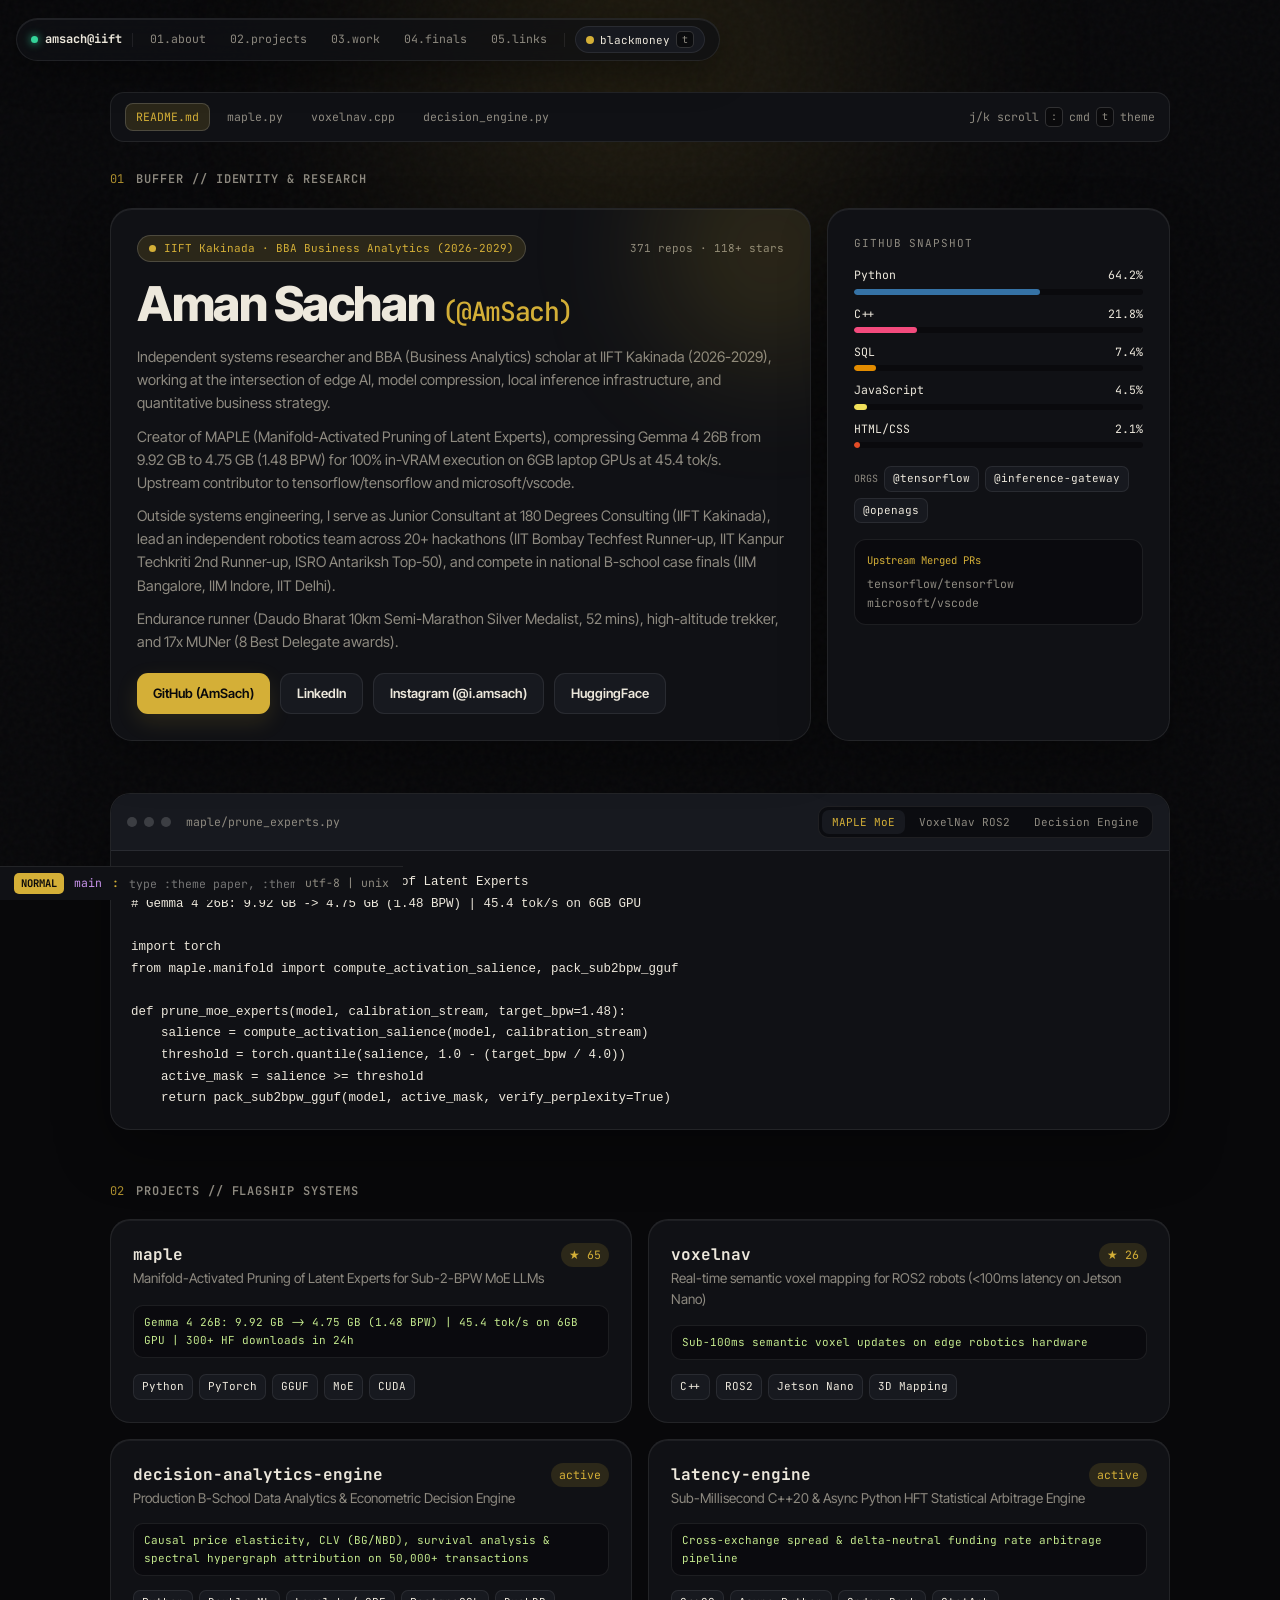
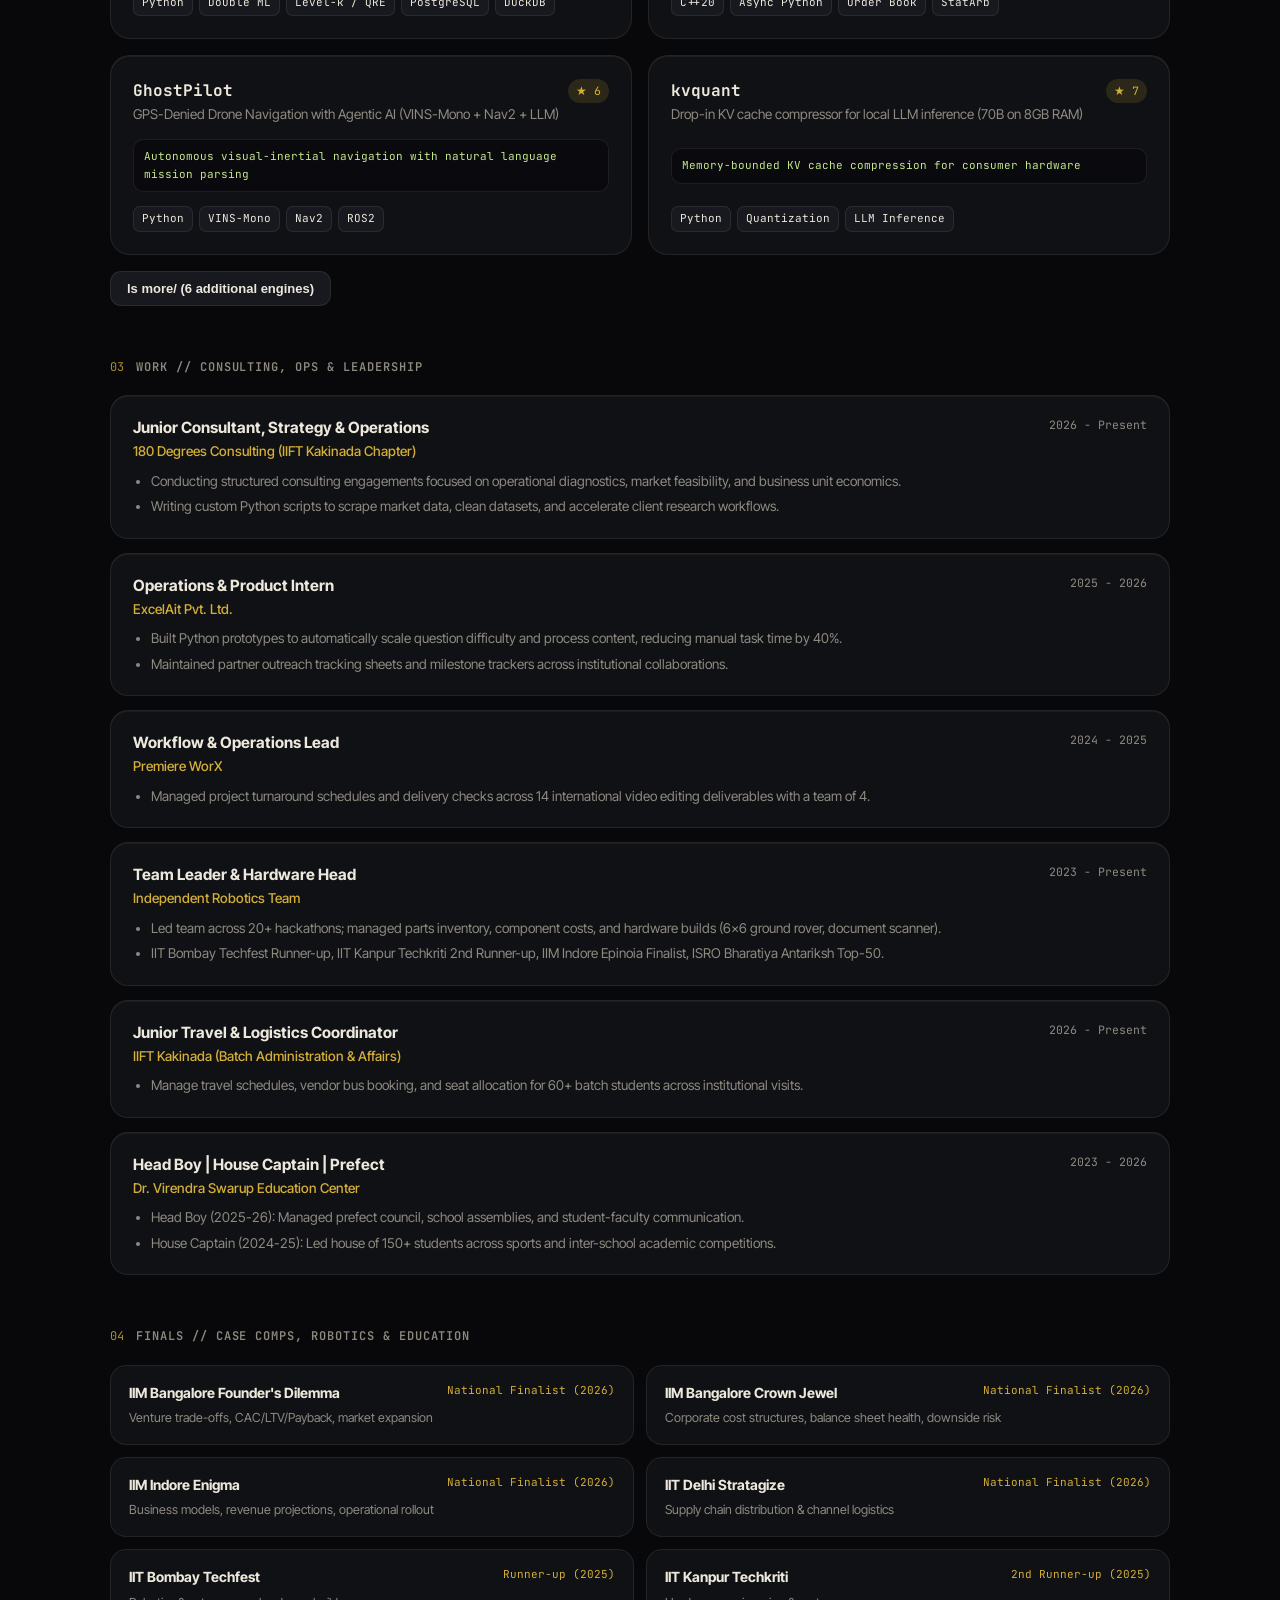
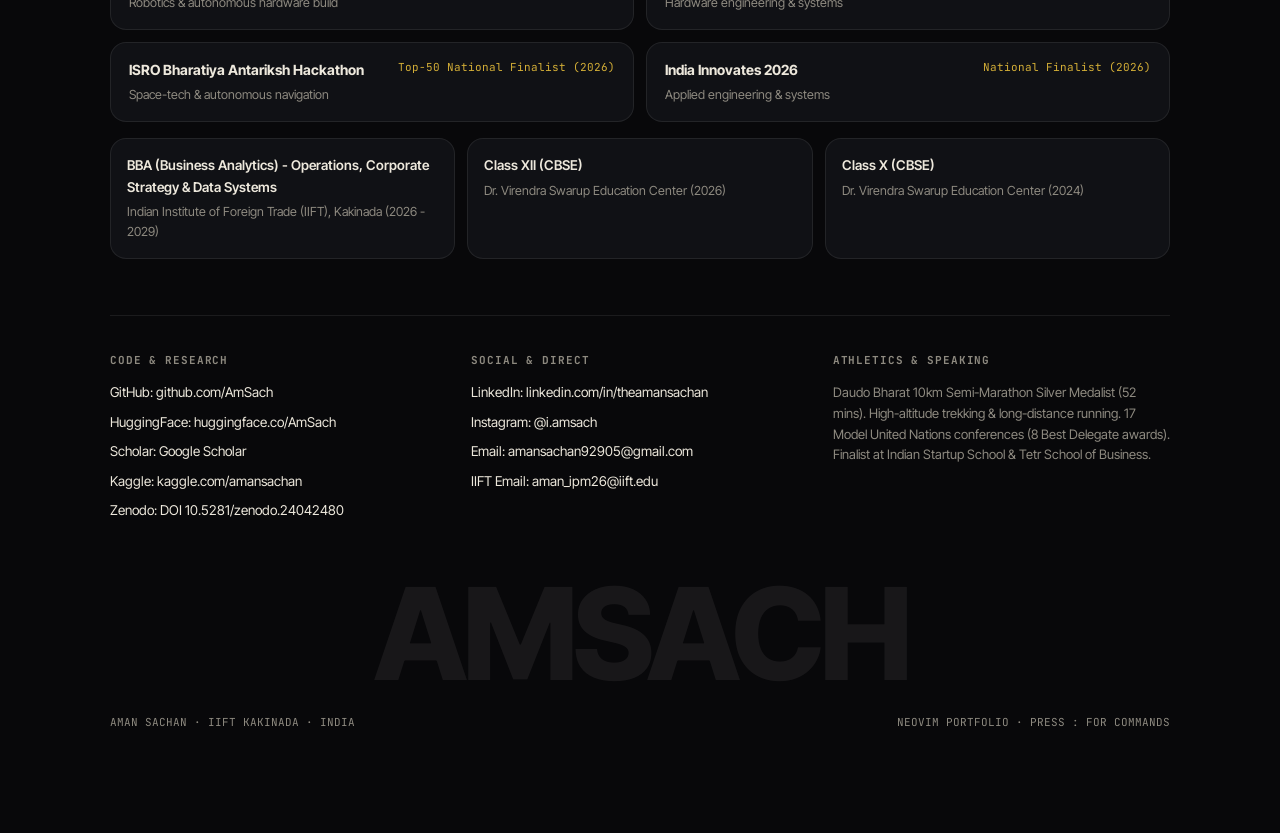
==== site/index.html @ d87b83f7 "Initial commit: AmSach Neovim-inspired portfolio" ====
<!DOCTYPE html>
<html lang="en">
<head>
  <meta charset="UTF-8">
  <meta name="viewport" content="width=device-width, initial-scale=1.0">
  <title>amsach.dev - nvim</title>
  <meta name="description" content="Aman Sachan (AmSach) - Systems Researcher, Edge AI & MoE Compression, C++20 Engines, Quantitative Strategy.">
  <link rel="icon" type="image/svg+xml" href="../favicon.svg">
  <link rel="preconnect" href="https://fonts.googleapis.com">
  <link rel="preconnect" href="https://fonts.gstatic.com" crossorigin>
  <link href="https://fonts.googleapis.com/css2?family=Inter+Tight:wght@400;500;600;700;800&family=JetBrains+Mono:wght@400;500;600;700&display=swap" rel="stylesheet">
  <link rel="stylesheet" href="./editor.css">
</head>
<body>
  <div class="noise-layer" aria-hidden="true"></div>
  <div class="ambient-glow" aria-hidden="true"></div>

  <!-- Floating Dynamic Island Header -->
  <header class="floating-nav-wrap">
    <nav class="floating-nav" aria-label="Editor navigation">
      <a href="../" class="brand-pill">
        <span class="status-dot"></span>
        <span>amsach@iift</span>
      </a>
      <span class="nav-divider"></span>
      <a href="#about" class="nav-link">01.about</a>
      <a href="#projects" class="nav-link">02.projects</a>
      <a href="#experience" class="nav-link">03.work</a>
      <a href="#competitions" class="nav-link">04.finals</a>
      <a href="#links" class="nav-link">05.links</a>
      <span class="nav-divider"></span>
      <button id="theme-cycle-btn" class="theme-pill" type="button" title="Cycle theme (t or :theme)">
        <span class="theme-swatch"></span>
        <span id="theme-label">blackmoney</span>
        <kbd>t</kbd>
      </button>
    </nav>
  </header>

  <main class="editor-shell">
    <!-- Top Buffer Tab Bar -->
    <div class="buffer-bar">
      <div class="buffer-tabs">
        <span class="buffer-tab active">README.md</span>
        <span class="buffer-tab">maple.py</span>
        <span class="buffer-tab">voxelnav.cpp</span>
        <span class="buffer-tab">decision_engine.py</span>
      </div>
      <div class="buffer-meta">
        <span>j/k scroll</span>
        <kbd>:</kbd><span>cmd</span>
        <kbd>t</kbd><span>theme</span>
      </div>
    </div>

    <!-- Section 1: About / Hero -->
    <section id="about" class="editor-section" data-section="about">
      <div class="section-header">
        <span class="ln">01</span>
        <span class="sec-tag">BUFFER // IDENTITY &amp; RESEARCH</span>
      </div>

      <div class="about-grid">
        <div class="bento-card span-2">
          <div class="card-glow"></div>
          <div class="chip-row">
            <span class="live-chip">
              <span class="ping-core"></span>
              <span>IIFT Kakinada &middot; BBA Business Analytics (2026-2029)</span>
            </span>
            <span class="mono-badge">371 repos &middot; 118+ stars</span>
          </div>
          <h1 class="hero-name">Aman Sachan <span class="handle">(@AmSach)</span></h1>
          <div id="bio-container" class="bio-copy"></div>
          <div class="hero-cta-row">
            <a href="https://github.com/AmSach" target="_blank" rel="noopener noreferrer" class="btn-primary">GitHub (AmSach)</a>
            <a href="https://www.linkedin.com/in/theamansachan" target="_blank" rel="noopener noreferrer" class="btn-secondary">LinkedIn</a>
            <a href="https://www.instagram.com/i.amsach" target="_blank" rel="noopener noreferrer" class="btn-secondary">Instagram (@i.amsach)</a>
            <a href="https://huggingface.co/AmSach" target="_blank" rel="noopener noreferrer" class="btn-secondary">HuggingFace</a>
          </div>
        </div>

        <div class="bento-card">
          <div class="sec-subhead">GITHUB SNAPSHOT</div>
          <div id="lang-bars" class="lang-bars"></div>
          <div class="org-row">
            <span class="org-label">ORGS</span>
            <span class="mono-pill">@tensorflow</span>
            <span class="mono-pill">@inference-gateway</span>
            <span class="mono-pill">@openags</span>
          </div>
          <div class="upstream-box">
            <div class="upstream-title">Upstream Merged PRs</div>
            <div class="upstream-item">tensorflow/tensorflow</div>
            <div class="upstream-item">microsoft/vscode</div>
          </div>
        </div>
      </div>
    </section>

    <!-- Section 2: Interactive Code Preview Switcher -->
    <section class="editor-section" data-section="telemetry">
      <div class="preview-window">
        <div class="preview-header">
          <div class="window-dots">
            <span></span><span></span><span></span>
            <span id="preview-filename" class="preview-file">maple/prune_experts.py</span>
          </div>
          <div class="preview-tabs" role="tablist">
            <button class="preview-tab active" data-tab="maple" type="button">MAPLE MoE</button>
            <button class="preview-tab" data-tab="voxelnav" type="button">VoxelNav ROS2</button>
            <button class="preview-tab" data-tab="dml" type="button">Decision Engine</button>
          </div>
        </div>
        <pre class="preview-code"><code id="preview-code-body"></code></pre>
      </div>
    </section>

    <!-- Section 3: Projects Bento -->
    <section id="projects" class="editor-section" data-section="projects">
      <div class="section-header">
        <span class="ln">02</span>
        <span class="sec-tag">PROJECTS // FLAGSHIP SYSTEMS</span>
      </div>
      <div id="projects-grid" class="projects-grid"></div>

      <div class="more-toggle-wrap">
        <button id="toggle-more-btn" class="btn-secondary" type="button">
          <span>ls more/ (6 additional engines)</span>
        </button>
      </div>
      <div id="more-projects-grid" class="projects-grid hidden"></div>
    </section>

    <!-- Section 4: Work Experience & Consulting -->
    <section id="experience" class="editor-section" data-section="experience">
      <div class="section-header">
        <span class="ln">03</span>
        <span class="sec-tag">WORK // CONSULTING, OPS &amp; LEADERSHIP</span>
      </div>
      <div id="work-list" class="work-list"></div>
    </section>

    <!-- Section 5: Competitions, Education & Athletics -->
    <section id="competitions" class="editor-section" data-section="competitions">
      <div class="section-header">
        <span class="ln">04</span>
        <span class="sec-tag">FINALS // CASE COMPS, ROBOTICS &amp; EDUCATION</span>
      </div>
      <div id="comp-grid" class="comp-grid"></div>
      <div id="edu-grid" class="edu-grid"></div>
    </section>

    <!-- Section 6: Monumental Footer & Links -->
    <footer id="links" class="monumental-footer" data-section="links">
      <div class="footer-grid">
        <div>
          <h4 class="footer-col-title">CODE &amp; RESEARCH</h4>
          <ul id="links-code" class="footer-links"></ul>
        </div>
        <div>
          <h4 class="footer-col-title">SOCIAL &amp; DIRECT</h4>
          <ul id="links-social" class="footer-links"></ul>
        </div>
        <div>
          <h4 class="footer-col-title">ATHLETICS &amp; SPEAKING</h4>
          <p class="footer-note">
            Daudo Bharat 10km Semi-Marathon Silver Medalist (52 mins). High-altitude trekking &amp; long-distance running.
            17 Model United Nations conferences (8 Best Delegate awards). Finalist at Indian Startup School &amp; Tetr School of Business.
          </p>
        </div>
      </div>

      <div class="monogram-wrap">
        <span class="monogram">AMSACH</span>
        <div class="footer-bottom">
          <span>AMAN SACHAN &middot; IIFT KAKINADA &middot; INDIA</span>
          <span>NEOVIM PORTFOLIO &middot; PRESS : FOR COMMANDS</span>
        </div>
      </div>
    </footer>
  </main>

  <!-- Fixed Neovim Statusline -->
  <div class="statusline-wrap">
    <form id="nvim-cmd-form" class="statusline" autocomplete="off">
      <span class="stl-mode">NORMAL</span>
      <span class="stl-branch">main</span>
      <span class="stl-colon">:</span>
      <input id="nvim-cmd-input" type="text" placeholder="type :theme paper, :theme tokyonight, :projects, :home ..." aria-label="Neovim statusline command">
      <span id="stl-msg" class="stl-msg">utf-8 | unix</span>
    </form>
  </div>

  <script src="./editor.js" type="module"></script>
</body>
</html>
---- site/editor.css ----
:root {
  --bg: #08080a;
  --surface: #101115;
  --surface-hover: #17191f;
  --border: rgba(255, 255, 255, 0.08);
  --border-strong: rgba(255, 255, 255, 0.16);
  --text: #ede8dc;
  --muted: #8e8a80;
  --accent: #d4af37;
  --accent-soft: rgba(212, 175, 55, 0.14);
  --keyword: #c792ea;
  --string: #c3e88d;
  --number: #f78c6c;
  --comment: #5c6370;
  --ease-spring: cubic-bezier(0.16, 1, 0.3, 1);
}

*, *::before, *::after {
  box-sizing: border-box;
  margin: 0;
  padding: 0;
}

html {
  scroll-behavior: smooth;
}

body {
  background-color: var(--bg);
  color: var(--text);
  font-family: 'Inter Tight', system-ui, -apple-system, sans-serif;
  line-height: 1.6;
  padding-bottom: 64px;
  transition: background-color 280ms var(--ease-spring), color 280ms var(--ease-spring);
}

.noise-layer {
  position: fixed;
  inset: 0;
  pointer-events: none;
  z-index: 1;
  opacity: 0.03;
  background-image: url("data:image/svg+xml,%3Csvg viewBox='0 0 200 200' xmlns='http://www.w3.org/2000/svg'%3E%3Cfilter id='n'%3E%3CfeTurbulence type='fractalNoise' baseFrequency='0.85' numOctaves='3' stitchTiles='stitch'/%3E%3C/filter%3E%3Crect width='100%25' height='100%25' filter='url(%23n)'/%3E%3C/svg%3E");
}

.ambient-glow {
  position: fixed;
  top: -18vh;
  left: 50%;
  transform: translateX(-50%);
  width: 960px;
  height: 460px;
  background: radial-gradient(circle, var(--accent-soft) 0%, transparent 70%);
  filter: blur(80px);
  pointer-events: none;
  z-index: 0;
}

.floating-nav-wrap {
  position: fixed;
  top: 18px;
  inset-x: 0;
  z-index: 50;
  display: flex;
  justify-content: center;
  padding: 0 16px;
  pointer-events: none;
}

.floating-nav {
  pointer-events: auto;
  display: flex;
  align-items: center;
  gap: 10px;
  padding: 7px 14px;
  border-radius: 999px;
  background: color-mix(in srgb, var(--surface) 80%, transparent);
  backdrop-filter: blur(18px) saturate(180%);
  -webkit-backdrop-filter: blur(18px) saturate(180%);
  border: 1px solid var(--border);
  box-shadow: 0 12px 36px rgba(0, 0, 0, 0.35), inset 0 1px 0 rgba(255, 255, 255, 0.08);
}

.brand-pill {
  display: inline-flex;
  align-items: center;
  gap: 7px;
  font-family: 'JetBrains Mono', monospace;
  font-weight: 700;
  font-size: 12px;
  color: var(--text);
  text-decoration: none;
}

.status-dot {
  width: 7px;
  height: 7px;
  border-radius: 50%;
  background: #34d399;
  box-shadow: 0 0 8px #34d399;
}

.nav-divider {
  width: 1px;
  height: 14px;
  background: var(--border);
}

.nav-link {
  font-family: 'JetBrains Mono', monospace;
  font-size: 11.5px;
  color: var(--muted);
  text-decoration: none;
  padding: 4px 7px;
  border-radius: 7px;
  transition: color 180ms ease, background-color 180ms ease;
}

.nav-link:hover {
  color: var(--text);
  background: var(--accent-soft);
}

.theme-pill {
  display: inline-flex;
  align-items: center;
  gap: 6px;
  padding: 4px 10px;
  border-radius: 999px;
  border: 1px solid var(--border);
  background: var(--surface-hover);
  color: var(--text);
  font-family: 'JetBrains Mono', monospace;
  font-size: 11px;
  cursor: pointer;
  transition: transform 180ms var(--ease-spring), border-color 180ms ease;
}

.theme-pill:active { transform: scale(0.96); }

.theme-swatch {
  width: 8px;
  height: 8px;
  border-radius: 50%;
  background: var(--accent);
}

kbd {
  font-family: 'JetBrains Mono', monospace;
  font-size: 10px;
  padding: 1px 5px;
  border-radius: 5px;
  border: 1px solid var(--border-strong);
  background: color-mix(in srgb, var(--bg) 75%, transparent);
  color: var(--muted);
}

.editor-shell {
  position: relative;
  z-index: 10;
  max-width: 1100px;
  margin: 0 auto;
  padding: 92px 20px 48px;
}

.buffer-bar {
  display: flex;
  flex-wrap: wrap;
  align-items: center;
  justify-content: space-between;
  gap: 10px;
  padding: 10px 14px;
  border-radius: 14px;
  border: 1px solid var(--border);
  background: var(--surface);
  margin-bottom: 28px;
  font-family: 'JetBrains Mono', monospace;
  font-size: 11.5px;
}

.buffer-tabs {
  display: flex;
  flex-wrap: wrap;
  gap: 6px;
}

.buffer-tab {
  padding: 4px 10px;
  border-radius: 8px;
  color: var(--muted);
  border: 1px solid transparent;
}

.buffer-tab.active {
  color: var(--accent);
  background: var(--accent-soft);
  border-color: var(--border-strong);
}

.buffer-meta {
  display: flex;
  align-items: center;
  gap: 6px;
  color: var(--muted);
}

.editor-section {
  margin-bottom: 52px;
  scroll-margin-top: 84px;
}

.section-header {
  display: flex;
  align-items: center;
  gap: 12px;
  margin-bottom: 18px;
  font-family: 'JetBrains Mono', monospace;
}

.ln {
  font-size: 12px;
  color: var(--accent);
  opacity: 0.8;
}

.sec-tag {
  font-size: 12px;
  font-weight: 600;
  letter-spacing: 0.08em;
  color: var(--muted);
}

.about-grid {
  display: grid;
  grid-template-columns: repeat(3, minmax(0, 1fr));
  gap: 16px;
}

.bento-card {
  position: relative;
  overflow: hidden;
  padding: 26px;
  border-radius: 22px;
  background: var(--surface);
  border: 1px solid var(--border);
  box-shadow: 0 18px 48px rgba(0, 0, 0, 0.28), inset 0 1px 0 rgba(255, 255, 255, 0.07);
  transition: border-color 220ms var(--ease-spring), transform 220ms var(--ease-spring);
}

.bento-card:hover {
  border-color: var(--border-strong);
}

.span-2 {
  grid-column: span 2;
}

.card-glow {
  position: absolute;
  top: -80px;
  right: -80px;
  width: 240px;
  height: 240px;
  border-radius: 50%;
  background: var(--accent-soft);
  filter: blur(60px);
  pointer-events: none;
}

.chip-row {
  display: flex;
  flex-wrap: wrap;
  align-items: center;
  justify-content: space-between;
  gap: 10px;
  margin-bottom: 16px;
}

.live-chip {
  display: inline-flex;
  align-items: center;
  gap: 8px;
  padding: 4px 11px;
  border-radius: 999px;
  background: var(--accent-soft);
  border: 1px solid var(--border-strong);
  font-family: 'JetBrains Mono', monospace;
  font-size: 11px;
  color: var(--accent);
}

.ping-core {
  width: 7px;
  height: 7px;
  border-radius: 50%;
  background: var(--accent);
}

.mono-badge {
  font-family: 'JetBrains Mono', monospace;
  font-size: 11px;
  color: var(--muted);
}

.hero-name {
  font-size: clamp(2rem, 4vw, 3rem);
  font-weight: 800;
  letter-spacing: -0.03em;
  line-height: 1.1;
  margin-bottom: 14px;
}

.handle {
  font-family: 'JetBrains Mono', monospace;
  font-size: 0.55em;
  font-weight: 500;
  color: var(--accent);
}

.bio-copy {
  display: flex;
  flex-direction: column;
  gap: 10px;
  font-size: 14.5px;
  color: var(--muted);
  margin-bottom: 20px;
}

.hero-cta-row {
  display: flex;
  flex-wrap: wrap;
  gap: 10px;
}

.btn-primary, .btn-secondary {
  display: inline-flex;
  align-items: center;
  gap: 7px;
  padding: 9px 16px;
  border-radius: 11px;
  font-size: 13px;
  font-weight: 600;
  text-decoration: none;
  cursor: pointer;
  transition: transform 180ms var(--ease-spring), border-color 180ms ease, filter 180ms ease;
}

.btn-primary {
  background: var(--accent);
  color: #09090b;
  border: none;
  box-shadow: 0 8px 22px var(--accent-soft);
}

.btn-primary:hover { filter: brightness(1.08); transform: translateY(-1px); }
.btn-primary:active { transform: scale(0.97); }

.btn-secondary {
  background: var(--surface-hover);
  color: var(--text);
  border: 1px solid var(--border);
}

.btn-secondary:hover { border-color: var(--border-strong); transform: translateY(-1px); }
.btn-secondary:active { transform: scale(0.97); }

.sec-subhead {
  font-family: 'JetBrains Mono', monospace;
  font-size: 11px;
  letter-spacing: 0.08em;
  color: var(--muted);
  margin-bottom: 14px;
}

.lang-bars {
  display: flex;
  flex-direction: column;
  gap: 10px;
  margin-bottom: 18px;
}

.lang-row {
  display: flex;
  flex-direction: column;
  gap: 4px;
  font-family: 'JetBrains Mono', monospace;
  font-size: 11.5px;
}

.lang-top {
  display: flex;
  justify-content: space-between;
  color: var(--text);
}

.lang-track {
  height: 6px;
  border-radius: 999px;
  background: color-mix(in srgb, var(--bg) 70%, transparent);
  overflow: hidden;
}

.lang-fill {
  height: 100%;
  border-radius: 999px;
}

.org-row {
  display: flex;
  flex-wrap: wrap;
  gap: 6px;
  align-items: center;
  margin-bottom: 16px;
}

.org-label {
  font-family: 'JetBrains Mono', monospace;
  font-size: 10px;
  color: var(--muted);
}

.mono-pill {
  font-family: 'JetBrains Mono', monospace;
  font-size: 11px;
  padding: 3px 8px;
  border-radius: 7px;
  background: var(--surface-hover);
  border: 1px solid var(--border);
  color: var(--text);
}

.upstream-box {
  padding: 12px;
  border-radius: 12px;
  border: 1px solid var(--border);
  background: color-mix(in srgb, var(--bg) 60%, transparent);
  font-family: 'JetBrains Mono', monospace;
  font-size: 11.5px;
}

.upstream-title {
  color: var(--accent);
  margin-bottom: 6px;
  font-size: 10.5px;
}

.upstream-item {
  color: var(--muted);
}

.preview-window {
  border-radius: 20px;
  border: 1px solid var(--border);
  background: var(--surface);
  overflow: hidden;
  box-shadow: 0 22px 54px rgba(0, 0, 0, 0.35);
}

.preview-header {
  display: flex;
  flex-wrap: wrap;
  align-items: center;
  justify-content: space-between;
  gap: 10px;
  padding: 12px 16px;
  background: var(--surface-hover);
  border-bottom: 1px solid var(--border);
}

.window-dots {
  display: flex;
  align-items: center;
  gap: 7px;
}

.window-dots span:nth-child(-n+3) {
  width: 10px;
  height: 10px;
  border-radius: 50%;
  background: var(--border-strong);
}

.preview-file {
  margin-left: 8px;
  font-family: 'JetBrains Mono', monospace;
  font-size: 11.5px;
  color: var(--muted);
}

.preview-tabs {
  display: flex;
  gap: 4px;
  padding: 3px;
  border-radius: 10px;
  background: color-mix(in srgb, var(--bg) 70%, transparent);
  border: 1px solid var(--border);
}

.preview-tab {
  padding: 5px 10px;
  border-radius: 7px;
  border: none;
  background: transparent;
  color: var(--muted);
  font-family: 'JetBrains Mono', monospace;
  font-size: 11px;
  cursor: pointer;
  transition: color 160ms ease, background-color 160ms ease;
}

.preview-tab.active {
  background: var(--surface-hover);
  color: var(--accent);
}

.preview-code {
  padding: 20px;
  font-family: 'JetBrains Mono', monospace;
  font-size: 12.5px;
  line-height: 1.65;
  overflow-x: auto;
  color: var(--text);
}

.projects-grid {
  display: grid;
  grid-template-columns: repeat(2, minmax(0, 1fr));
  gap: 16px;
}

.projects-grid.hidden {
  display: none;
}

.project-card {
  position: relative;
  display: flex;
  flex-direction: column;
  justify-content: space-between;
  gap: 14px;
  padding: 22px;
  border-radius: 20px;
  background: var(--surface);
  border: 1px solid var(--border);
  box-shadow: inset 0 1px 0 rgba(255, 255, 255, 0.06);
  transition: transform 220ms var(--ease-spring), border-color 220ms ease;
}

.project-card:hover {
  transform: translateY(-2px);
  border-color: var(--border-strong);
}

.project-top {
  display: flex;
  align-items: center;
  justify-content: space-between;
  gap: 10px;
}

.project-name {
  font-family: 'JetBrains Mono', monospace;
  font-size: 16px;
  font-weight: 700;
  color: var(--text);
  text-decoration: none;
}

.project-name:hover { color: var(--accent); }

.project-stars {
  font-family: 'JetBrains Mono', monospace;
  font-size: 11.5px;
  color: var(--accent);
  padding: 3px 8px;
  border-radius: 999px;
  background: var(--accent-soft);
}

.project-desc {
  font-size: 13.5px;
  color: var(--muted);
}

.project-metrics {
  font-family: 'JetBrains Mono', monospace;
  font-size: 11px;
  color: var(--string);
  padding: 8px 10px;
  border-radius: 10px;
  background: color-mix(in srgb, var(--bg) 60%, transparent);
  border: 1px solid var(--border);
}

.stack-row {
  display: flex;
  flex-wrap: wrap;
  gap: 6px;
}

.more-toggle-wrap {
  margin-top: 16px;
  margin-bottom: 16px;
}

.work-list {
  display: flex;
  flex-direction: column;
  gap: 14px;
}

.work-card {
  padding: 20px 22px;
  border-radius: 18px;
  background: var(--surface);
  border: 1px solid var(--border);
  box-shadow: inset 0 1px 0 rgba(255, 255, 255, 0.05);
}

.work-top {
  display: flex;
  flex-wrap: wrap;
  justify-content: space-between;
  gap: 8px;
  margin-bottom: 8px;
}

.work-role {
  font-weight: 700;
  font-size: 15.5px;
}

.work-org {
  color: var(--accent);
  font-size: 13.5px;
  font-weight: 500;
}

.work-period {
  font-family: 'JetBrains Mono', monospace;
  font-size: 11.5px;
  color: var(--muted);
}

.work-bullets {
  padding-left: 18px;
  font-size: 13.5px;
  color: var(--muted);
  display: flex;
  flex-direction: column;
  gap: 4px;
}

.comp-grid {
  display: grid;
  grid-template-columns: repeat(2, minmax(0, 1fr));
  gap: 12px;
  margin-bottom: 16px;
}

.comp-card {
  padding: 16px 18px;
  border-radius: 16px;
  background: var(--surface);
  border: 1px solid var(--border);
}

.comp-top {
  display: flex;
  justify-content: space-between;
  gap: 8px;
  margin-bottom: 4px;
}

.comp-event {
  font-weight: 700;
  font-size: 14px;
}

.comp-res {
  font-family: 'JetBrains Mono', monospace;
  font-size: 11px;
  color: var(--accent);
}

.comp-focus {
  font-size: 12.5px;
  color: var(--muted);
}

.edu-grid {
  display: grid;
  grid-template-columns: repeat(3, minmax(0, 1fr));
  gap: 12px;
}

.edu-card {
  padding: 16px;
  border-radius: 16px;
  background: var(--surface);
  border: 1px solid var(--border);
}

.edu-degree {
  font-weight: 600;
  font-size: 13.5px;
  margin-bottom: 4px;
}

.edu-inst {
  font-size: 12.5px;
  color: var(--muted);
}

.monumental-footer {
  margin-top: 56px;
  padding-top: 36px;
  border-top: 1px solid var(--border);
}

.footer-grid {
  display: grid;
  grid-template-columns: repeat(3, minmax(0, 1fr));
  gap: 24px;
  margin-bottom: 36px;
}

.footer-col-title {
  font-family: 'JetBrains Mono', monospace;
  font-size: 11px;
  letter-spacing: 0.08em;
  color: var(--muted);
  margin-bottom: 12px;
}

.footer-links {
  list-style: none;
  display: flex;
  flex-direction: column;
  gap: 8px;
  font-size: 13.5px;
}

.footer-links a {
  color: var(--text);
  text-decoration: none;
  transition: color 160ms ease;
}

.footer-links a:hover { color: var(--accent); }

.footer-note {
  font-size: 13px;
  color: var(--muted);
  line-height: 1.6;
}

.monogram-wrap {
  text-align: center;
  padding-top: 12px;
}

.monogram {
  display: block;
  font-size: clamp(3.5rem, 12vw, 8rem);
  font-weight: 800;
  letter-spacing: -0.04em;
  color: color-mix(in srgb, var(--text) 7%, transparent);
  user-select: none;
  line-height: 1;
}

.footer-bottom {
  display: flex;
  flex-wrap: wrap;
  justify-content: space-between;
  gap: 10px;
  margin-top: 16px;
  font-family: 'JetBrains Mono', monospace;
  font-size: 11px;
  color: var(--muted);
}

.statusline-wrap {
  position: fixed;
  bottom: 0;
  inset-x: 0;
  z-index: 60;
  background: var(--surface);
  border-top: 1px solid var(--border);
  padding: 6px 14px;
}

.statusline {
  max-width: 1100px;
  margin: 0 auto;
  display: flex;
  align-items: center;
  gap: 10px;
  font-family: 'JetBrains Mono', monospace;
  font-size: 11.5px;
}

.stl-mode {
  padding: 2px 7px;
  border-radius: 5px;
  background: var(--accent);
  color: #09090b;
  font-weight: 700;
  font-size: 10.5px;
}

.stl-branch {
  color: var(--keyword);
}

.stl-colon {
  color: var(--accent);
  font-weight: 700;
}

.statusline input {
  flex: 1;
  background: transparent;
  border: none;
  outline: none;
  color: var(--text);
  font-family: inherit;
  font-size: 11.5px;
}

.stl-msg {
  color: var(--muted);
}

@media (max-width: 860px) {
  .about-grid, .projects-grid, .comp-grid, .edu-grid, .footer-grid {
    grid-template-columns: 1fr;
  }
  .span-2 { grid-column: span 1; }
  .nav-link { display: none; }
}
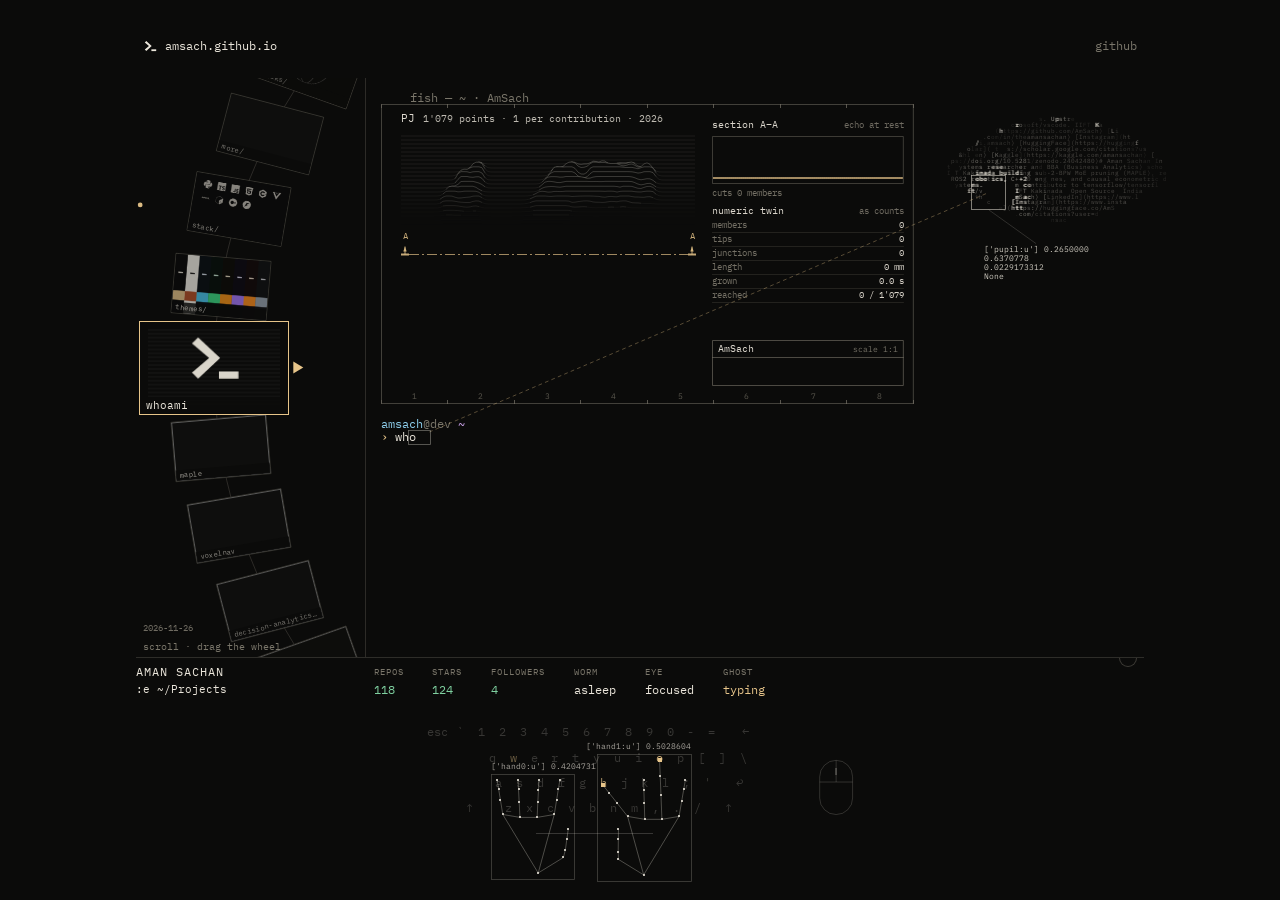
==== commit 3b4d86ab: "Rebuild on authentic dev-portfolio-template with AmSach data" ====
--- a/site/index.html
+++ b/site/index.html
@@ -1,197 +1,47 @@
-<!DOCTYPE html>
+<!doctype html>
 <html lang="en">
 <head>
-  <meta charset="UTF-8">
-  <meta name="viewport" content="width=device-width, initial-scale=1.0">
-  <title>amsach.dev - nvim</title>
-  <meta name="description" content="Aman Sachan (AmSach) - Systems Researcher, Edge AI & MoE Compression, C++20 Engines, Quantitative Strategy.">
-  <link rel="icon" type="image/svg+xml" href="../favicon.svg">
-  <link rel="preconnect" href="https://fonts.googleapis.com">
-  <link rel="preconnect" href="https://fonts.gstatic.com" crossorigin>
-  <link href="https://fonts.googleapis.com/css2?family=Inter+Tight:wght@400;500;600;700;800&family=JetBrains+Mono:wght@400;500;600;700&display=swap" rel="stylesheet">
-  <link rel="stylesheet" href="./editor.css">
+<meta charset="utf-8">
+<meta name="viewport" content="width=device-width, initial-scale=1">
+<title>amsach.github.io</title>
+<meta name="description" content="amsach.github.io — work, projects, talks and themes, opened in an editor.">
+<link rel="icon" href="/favicon.svg" type="image/svg+xml">
+<link rel="stylesheet" href="/intros/shared/frame.css">
+<link rel="stylesheet" href="editor.css">
 </head>
 <body>
-  <div class="noise-layer" aria-hidden="true"></div>
-  <div class="ambient-glow" aria-hidden="true"></div>
-
-  <!-- Floating Dynamic Island Header -->
-  <header class="floating-nav-wrap">
-    <nav class="floating-nav" aria-label="Editor navigation">
-      <a href="../" class="brand-pill">
-        <span class="status-dot"></span>
-        <span>amsach@iift</span>
-      </a>
-      <span class="nav-divider"></span>
-      <a href="#about" class="nav-link">01.about</a>
-      <a href="#projects" class="nav-link">02.projects</a>
-      <a href="#experience" class="nav-link">03.work</a>
-      <a href="#competitions" class="nav-link">04.finals</a>
-      <a href="#links" class="nav-link">05.links</a>
-      <span class="nav-divider"></span>
-      <button id="theme-cycle-btn" class="theme-pill" type="button" title="Cycle theme (t or :theme)">
-        <span class="theme-swatch"></span>
-        <span id="theme-label">blackmoney</span>
-        <kbd>t</kbd>
-      </button>
-    </nav>
+<main class="stage">
+  <header class="frame-top">
+    <a class="brand" href="/" data-tip="back to the intro"><svg viewBox="0 0 88 80" aria-hidden="true"><path d="M8 16L36 40L8 64L18 74L54 40L18 6Z"/><path d="M52 62H84V74H52Z"/></svg><span>amsach.github.io</span></a>
+    <nav class="switch is-solo" aria-label="Elsewhere"><a href="https://github.com/AmSach" rel="me">github</a></nav>
   </header>
 
-  <main class="editor-shell">
-    <!-- Top Buffer Tab Bar -->
-    <div class="buffer-bar">
-      <div class="buffer-tabs">
-        <span class="buffer-tab active">README.md</span>
-        <span class="buffer-tab">maple.py</span>
-        <span class="buffer-tab">voxelnav.cpp</span>
-        <span class="buffer-tab">decision_engine.py</span>
-      </div>
-      <div class="buffer-meta">
-        <span>j/k scroll</span>
-        <kbd>:</kbd><span>cmd</span>
-        <kbd>t</kbd><span>theme</span>
-      </div>
+  <h1 class="sr-only">amsach.github.io — work, projects, talks and themes.</h1>
+
+  <section class="editor" aria-label="Editor">
+    <button class="tabline" type="button" aria-expanded="false" aria-controls="tree"><span class="tab-dir">~/Projects</span><span class="tab-file"></span><span class="tab-toggle" aria-hidden="true">↓</span></button>
+    <nav class="wheel" id="tree" aria-label="Projects, themes and the log"></nav>
+    <div class="pane">
+      <p class="winbar"></p>
+      <div class="buffer" tabindex="0" aria-live="polite"></div>
+      <div class="eye-host" aria-hidden="true"></div>
     </div>
+  </section>
 
-    <!-- Section 1: About / Hero -->
-    <section id="about" class="editor-section" data-section="about">
-      <div class="section-header">
-        <span class="ln">01</span>
-        <span class="sec-tag">BUFFER // IDENTITY &amp; RESEARCH</span>
-      </div>
-
-      <div class="about-grid">
-        <div class="bento-card span-2">
-          <div class="card-glow"></div>
-          <div class="chip-row">
-            <span class="live-chip">
-              <span class="ping-core"></span>
-              <span>IIFT Kakinada &middot; BBA Business Analytics (2026-2029)</span>
-            </span>
-            <span class="mono-badge">371 repos &middot; 118+ stars</span>
-          </div>
-          <h1 class="hero-name">Aman Sachan <span class="handle">(@AmSach)</span></h1>
-          <div id="bio-container" class="bio-copy"></div>
-          <div class="hero-cta-row">
-            <a href="https://github.com/AmSach" target="_blank" rel="noopener noreferrer" class="btn-primary">GitHub (AmSach)</a>
-            <a href="https://www.linkedin.com/in/theamansachan" target="_blank" rel="noopener noreferrer" class="btn-secondary">LinkedIn</a>
-            <a href="https://www.instagram.com/i.amsach" target="_blank" rel="noopener noreferrer" class="btn-secondary">Instagram (@i.amsach)</a>
-            <a href="https://huggingface.co/AmSach" target="_blank" rel="noopener noreferrer" class="btn-secondary">HuggingFace</a>
-          </div>
-        </div>
-
-        <div class="bento-card">
-          <div class="sec-subhead">GITHUB SNAPSHOT</div>
-          <div id="lang-bars" class="lang-bars"></div>
-          <div class="org-row">
-            <span class="org-label">ORGS</span>
-            <span class="mono-pill">@tensorflow</span>
-            <span class="mono-pill">@inference-gateway</span>
-            <span class="mono-pill">@openags</span>
-          </div>
-          <div class="upstream-box">
-            <div class="upstream-title">Upstream Merged PRs</div>
-            <div class="upstream-item">tensorflow/tensorflow</div>
-            <div class="upstream-item">microsoft/vscode</div>
-          </div>
-        </div>
-      </div>
-    </section>
-
-    <!-- Section 2: Interactive Code Preview Switcher -->
-    <section class="editor-section" data-section="telemetry">
-      <div class="preview-window">
-        <div class="preview-header">
-          <div class="window-dots">
-            <span></span><span></span><span></span>
-            <span id="preview-filename" class="preview-file">maple/prune_experts.py</span>
-          </div>
-          <div class="preview-tabs" role="tablist">
-            <button class="preview-tab active" data-tab="maple" type="button">MAPLE MoE</button>
-            <button class="preview-tab" data-tab="voxelnav" type="button">VoxelNav ROS2</button>
-            <button class="preview-tab" data-tab="dml" type="button">Decision Engine</button>
-          </div>
-        </div>
-        <pre class="preview-code"><code id="preview-code-body"></code></pre>
-      </div>
-    </section>
-
-    <!-- Section 3: Projects Bento -->
-    <section id="projects" class="editor-section" data-section="projects">
-      <div class="section-header">
-        <span class="ln">02</span>
-        <span class="sec-tag">PROJECTS // FLAGSHIP SYSTEMS</span>
-      </div>
-      <div id="projects-grid" class="projects-grid"></div>
-
-      <div class="more-toggle-wrap">
-        <button id="toggle-more-btn" class="btn-secondary" type="button">
-          <span>ls more/ (6 additional engines)</span>
-        </button>
-      </div>
-      <div id="more-projects-grid" class="projects-grid hidden"></div>
-    </section>
-
-    <!-- Section 4: Work Experience & Consulting -->
-    <section id="experience" class="editor-section" data-section="experience">
-      <div class="section-header">
-        <span class="ln">03</span>
-        <span class="sec-tag">WORK // CONSULTING, OPS &amp; LEADERSHIP</span>
-      </div>
-      <div id="work-list" class="work-list"></div>
-    </section>
-
-    <!-- Section 5: Competitions, Education & Athletics -->
-    <section id="competitions" class="editor-section" data-section="competitions">
-      <div class="section-header">
-        <span class="ln">04</span>
-        <span class="sec-tag">FINALS // CASE COMPS, ROBOTICS &amp; EDUCATION</span>
-      </div>
-      <div id="comp-grid" class="comp-grid"></div>
-      <div id="edu-grid" class="edu-grid"></div>
-    </section>
-
-    <!-- Section 6: Monumental Footer & Links -->
-    <footer id="links" class="monumental-footer" data-section="links">
-      <div class="footer-grid">
-        <div>
-          <h4 class="footer-col-title">CODE &amp; RESEARCH</h4>
-          <ul id="links-code" class="footer-links"></ul>
-        </div>
-        <div>
-          <h4 class="footer-col-title">SOCIAL &amp; DIRECT</h4>
-          <ul id="links-social" class="footer-links"></ul>
-        </div>
-        <div>
-          <h4 class="footer-col-title">ATHLETICS &amp; SPEAKING</h4>
-          <p class="footer-note">
-            Daudo Bharat 10km Semi-Marathon Silver Medalist (52 mins). High-altitude trekking &amp; long-distance running.
-            17 Model United Nations conferences (8 Best Delegate awards). Finalist at Indian Startup School &amp; Tetr School of Business.
-          </p>
-        </div>
-      </div>
-
-      <div class="monogram-wrap">
-        <span class="monogram">AMSACH</span>
-        <div class="footer-bottom">
-          <span>AMAN SACHAN &middot; IIFT KAKINADA &middot; INDIA</span>
-          <span>NEOVIM PORTFOLIO &middot; PRESS : FOR COMMANDS</span>
-        </div>
-      </div>
-    </footer>
-  </main>
-
-  <!-- Fixed Neovim Statusline -->
-  <div class="statusline-wrap">
-    <form id="nvim-cmd-form" class="statusline" autocomplete="off">
-      <span class="stl-mode">NORMAL</span>
-      <span class="stl-branch">main</span>
-      <span class="stl-colon">:</span>
-      <input id="nvim-cmd-input" type="text" placeholder="type :theme paper, :theme tokyonight, :projects, :home ..." aria-label="Neovim statusline command">
-      <span id="stl-msg" class="stl-msg">utf-8 | unix</span>
-    </form>
+  <div class="bar">
+    <p class="bar-id" aria-hidden="true"><span class="bar-title">AMAN SACHAN</span><span class="bar-sub"><span class="cmd"></span><span class="hunt"></span><span class="keys"></span></span></p>
+    <div class="bar-cols" aria-hidden="true"></div>
+    <div class="bar-state" aria-hidden="true">
+      <p class="col"><span class="label">WORM</span><span class="value" data-k="worm">lurking</span></p>
+      <p class="col"><span class="label">EYE</span><span class="value" data-k="eye">closed</span></p>
+      <p class="col"><span class="label">GHOST</span><span class="value" data-k="ghost">idle</span></p>
+    </div>
+    <button class="den" type="button" aria-label="worm" aria-pressed="false" data-tip="wake the worm"></button>
+    <p class="bar-graph" aria-hidden="true"><span class="label span">VISITORS</span><span class="value end"></span><canvas></canvas></p>
   </div>
-
-  <script src="./editor.js" type="module"></script>
+  <div class="desk" aria-hidden="true"></div>
+</main>
+<canvas class="overlay" aria-hidden="true"></canvas>
+<script type="module" src="editor.js"></script>
 </body>
 </html>
--- a/intros/shared/frame.css
+++ b/intros/shared/frame.css
@@ -0,0 +1,217 @@
+@font-face {
+  font-family: "Archivo";
+  src: url("/assets/fonts/archivo.ttf") format("truetype");
+  font-weight: 100 900;
+  font-stretch: 62% 125%;
+  font-display: swap;
+}
+
+@font-face {
+  font-family: "Instrument Serif";
+  src: url("/assets/fonts/InstrumentSerif-Regular.ttf") format("truetype");
+  font-style: normal;
+  font-weight: 400;
+  font-display: swap;
+}
+
+@font-face {
+  font-family: "Instrument Serif";
+  src: url("/intros/shared/InstrumentSerif-Italic.ttf") format("truetype");
+  font-style: italic;
+  font-weight: 400;
+  font-display: swap;
+}
+
+@font-face {
+  font-family: "Plex Mono";
+  src: url("/assets/fonts/IBMPlexMono-Regular.ttf") format("truetype");
+  font-weight: 400;
+  font-display: swap;
+}
+
+*,
+*::before,
+*::after {
+  box-sizing: border-box;
+}
+
+html,
+body {
+  margin: 0;
+  height: 100%;
+}
+
+body {
+  background: var(--bg);
+  color: var(--ink);
+  font-family: "Archivo", system-ui, sans-serif;
+  -webkit-font-smoothing: antialiased;
+}
+
+a,
+button {
+  color: inherit;
+}
+
+button {
+  font: inherit;
+}
+
+:focus-visible {
+  outline: 2px solid var(--ink);
+  outline-offset: 3px;
+}
+
+.stage {
+  position: relative;
+  height: 100svh;
+  min-height: 560px;
+  overflow: hidden;
+}
+
+.frame-top {
+  position: absolute;
+  top: 26px;
+  left: 40px;
+  right: 40px;
+  z-index: 6;
+  display: flex;
+  align-items: center;
+  justify-content: space-between;
+  gap: 16px;
+  pointer-events: none;
+}
+
+.frame-top > * {
+  pointer-events: auto;
+}
+
+.brand {
+  display: inline-flex;
+  align-items: center;
+  gap: 12px;
+  min-height: 44px;
+  color: var(--chrome);
+  font-weight: 500;
+  font-size: 11px;
+  letter-spacing: 0.3em;
+  text-decoration: none;
+}
+
+.brand svg {
+  width: 18px;
+  height: auto;
+  fill: currentColor;
+}
+
+.switch {
+  display: flex;
+  gap: 2px;
+}
+
+.switch a {
+  display: inline-flex;
+  align-items: center;
+  justify-content: center;
+  min-width: 44px;
+  min-height: 44px;
+  color: var(--dim);
+  font: 400 11px/1 "Plex Mono", monospace;
+  letter-spacing: 0.14em;
+  text-decoration: none;
+}
+
+.switch a:hover {
+  color: var(--ink);
+}
+
+.switch a[aria-current="page"] {
+  color: var(--ink);
+  text-decoration: underline;
+  text-underline-offset: 7px;
+}
+
+.enter {
+  position: absolute;
+  right: 40px;
+  bottom: 26px;
+  z-index: 6;
+  display: inline-flex;
+  align-items: center;
+  gap: 10px;
+  min-height: 44px;
+  text-transform: uppercase;
+  color: var(--chrome);
+  font-weight: 500;
+  font-size: 11px;
+  letter-spacing: 0.3em;
+  text-decoration: none;
+}
+
+.serif {
+  font-family: "Instrument Serif", serif;
+  font-weight: 400;
+}
+
+.serif i {
+  font-style: italic;
+}
+
+.mono {
+  font-family: "Plex Mono", monospace;
+  font-size: 10.5px;
+  letter-spacing: 0.16em;
+  text-transform: uppercase;
+}
+
+.quiet-button {
+  min-height: 44px;
+  padding: 0;
+  border: 0;
+  background: none;
+  color: var(--dim);
+  cursor: pointer;
+}
+
+.quiet-button:hover {
+  color: var(--ink);
+}
+
+.is-hidden {
+  visibility: hidden;
+}
+
+.sr-only {
+  position: absolute;
+  width: 1px;
+  height: 1px;
+  overflow: hidden;
+  clip-path: inset(50%);
+  white-space: nowrap;
+}
+
+.poster {
+  position: absolute;
+  inset: 0;
+  z-index: 4;
+  width: 100%;
+  height: 100%;
+  object-fit: cover;
+}
+
+@media (max-width: 640px) {
+  .frame-top {
+    top: 12px;
+    left: 16px;
+    right: 12px;
+  }
+
+  .brand span {
+    display: none;
+  }
+
+  .enter {
+    right: 16px;
+    bottom: 12px;
+  }
+}
--- a/site/editor.css
+++ b/site/editor.css
@@ -1,842 +1,1928 @@
-:root {
-  --bg: #08080a;
-  --surface: #101115;
-  --surface-hover: #17191f;
-  --border: rgba(255, 255, 255, 0.08);
-  --border-strong: rgba(255, 255, 255, 0.16);
-  --text: #ede8dc;
-  --muted: #8e8a80;
-  --accent: #d4af37;
-  --accent-soft: rgba(212, 175, 55, 0.14);
-  --keyword: #c792ea;
-  --string: #c3e88d;
-  --number: #f78c6c;
-  --comment: #5c6370;
-  --ease-spring: cubic-bezier(0.16, 1, 0.3, 1);
-}
-
-*, *::before, *::after {
-  box-sizing: border-box;
+body {
+  font-family: "Plex Mono", ui-monospace, monospace;
+  --bg: #0c0b0d;
+  --ink: #d8d1cc;
+  --dim: #7d8581;
+  --chrome: #9d9894;
+  --accent: #ff2fb3;
+  --line: #1a191a;
+  --kw: #bd5cff;
+  --str: #f2f2ea;
+  --fn: #6c70e0;
+  --ty: #53b1ca;
+  --num: #8f57ff;
+  --cell-w: 7.2px;
+  --cell-h: 13px;
+  --margin: 64px;
+  --wide: 1008px;
+  --desk-h: 184px;
+  --bar-h: 46px;
+  --eye-w: 216px;
+  transition: background-color 420ms cubic-bezier(0.23, 1, 0.32, 1), color 420ms cubic-bezier(0.23, 1, 0.32, 1);
+}
+
+.stage {
+  display: grid;
+  grid-template-columns: min(calc(100vw - 2 * var(--margin)), var(--wide));
+  grid-template-rows: calc(6 * var(--cell-h)) minmax(0, 1fr) var(--bar-h) var(--desk-h) var(--cell-h);
+  justify-content: center;
+  font: 400 12px/13px "Plex Mono", ui-monospace, monospace;
+}
+
+.frame-top {
+  position: relative;
+  inset: auto;
+  grid-row: 1;
+  display: block;
+}
+
+.brand {
+  position: absolute;
+  left: var(--cell-w);
+  top: calc(3 * var(--cell-h));
+  gap: var(--cell-w);
+  min-height: 0;
+  color: var(--ink);
+  font: 400 12px/13px "Plex Mono", ui-monospace, monospace;
+  letter-spacing: 0;
+}
+
+.brand svg {
+  width: calc(2 * var(--cell-w));
+  height: 12px;
+}
+
+.brand::after,
+.switch a::after {
+  content: "";
+  position: absolute;
+  inset: -16px -8px;
+}
+
+.switch {
+  position: absolute;
+  right: var(--cell-w);
+  top: calc(3 * var(--cell-h));
+}
+
+.switch a {
+  position: relative;
+  min-width: 0;
+  min-height: 0;
+  font: 400 12px/13px "Plex Mono", ui-monospace, monospace;
+  letter-spacing: 0;
+}
+
+.editor {
+  position: relative;
+  grid-row: 2;
+  display: grid;
+  grid-template-columns: calc(32 * var(--cell-w)) minmax(0, 1fr);
+  min-height: 0;
+}
+
+.tabline {
+  display: none;
+}
+
+.wheel {
+  position: relative;
+  min-height: 0;
+  border-right: 1px solid color-mix(in srgb, var(--dim) 30%, transparent);
+  outline: none;
+  touch-action: none;
+  user-select: none;
+  opacity: 0;
+  transition: opacity 420ms cubic-bezier(0.23, 1, 0.32, 1);
+}
+
+.wheel.is-in {
+  opacity: 1;
+}
+
+.wheel-ink {
+  position: absolute;
+  top: 0;
+  left: -150px;
+  pointer-events: none;
+}
+
+.wheel-list {
+  position: absolute;
+  inset: 0;
   margin: 0;
   padding: 0;
+  list-style: none;
+  clip-path: inset(0 0 0 -150px);
+}
+
+.wheel-item {
+  position: absolute;
+  left: 0;
+  top: 0;
+  width: 150px;
+  height: 94px;
+  padding: 0;
+  overflow: hidden;
+  border: 1px solid color-mix(in srgb, var(--dim) 50%, transparent);
+  background: var(--line);
+  cursor: pointer;
+  transform-origin: 50% 50%;
+}
+
+.wheel.is-dragging .wheel-item {
+  cursor: grabbing;
+}
+
+.wheel-item::after {
+  content: "";
+  position: absolute;
+  inset: 0;
+  background: var(--bg);
+  opacity: var(--shade, 0);
+  pointer-events: none;
+}
+
+.wheel-cap {
+  position: absolute;
+  right: 0;
+  bottom: 0;
+  left: 0;
+  padding: 1px 6px 2px;
+  overflow: hidden;
+  background: color-mix(in srgb, var(--bg) 84%, transparent);
+  color: var(--ink);
+  font: 400 11px/14px "Plex Mono", ui-monospace, monospace;
+  text-align: left;
+  text-overflow: ellipsis;
+  white-space: nowrap;
+  pointer-events: none;
+}
+
+.wheel-item img {
+  display: block;
+  width: 100%;
+  height: 100%;
+  object-fit: cover;
+  pointer-events: none;
+  -webkit-user-drag: none;
+}
+
+.wheel-item[aria-selected="true"] {
+  border-color: var(--accent);
+}
+
+.wheel-item:focus-visible {
+  outline: none;
+  box-shadow: inset 0 0 0 1px var(--accent);
+}
+
+
+.wheel-mark {
+  position: absolute;
+  left: 0;
+  top: 0;
+  border-top: 6px solid transparent;
+  border-bottom: 6px solid transparent;
+  border-left: 10px solid var(--accent);
+  pointer-events: none;
+}
+
+.wheel-hint {
+  position: absolute;
+  left: var(--cell-w);
+  bottom: 4px;
+  margin: 0;
+  color: var(--dim);
+  font-size: 10px;
+  pointer-events: none;
+}
+
+.pane {
+  position: relative;
+  display: grid;
+  grid-template-rows: calc(2 * var(--cell-h)) minmax(0, 1fr);
+  min-width: 0;
+  min-height: 0;
+}
+
+.winbar {
+  margin: 0;
+  padding: var(--cell-h) var(--cell-w) 0 calc(6 * var(--cell-w));
+  overflow: hidden;
+  color: var(--dim);
+  white-space: nowrap;
+  text-overflow: ellipsis;
+}
+
+.buffer {
+  min-height: 0;
+  overflow: auto;
+  padding-right: var(--eye-w);
+  padding-bottom: calc(6 * var(--cell-h));
+  outline: none;
+  scrollbar-width: none;
 }
 
 html {
-  scroll-behavior: smooth;
-}
-
-body {
-  background-color: var(--bg);
-  color: var(--text);
-  font-family: 'Inter Tight', system-ui, -apple-system, sans-serif;
-  line-height: 1.6;
-  padding-bottom: 64px;
-  transition: background-color 280ms var(--ease-spring), color 280ms var(--ease-spring);
-}
-
-.noise-layer {
+  scrollbar-width: none;
+}
+
+html::-webkit-scrollbar,
+.buffer::-webkit-scrollbar,
+.rack-wrap::-webkit-scrollbar {
+  display: none;
+}
+
+::highlight(worm-eaten) {
+  color: transparent;
+}
+
+
+.ln {
+  display: grid;
+  grid-template-columns: calc(6 * var(--cell-w)) minmax(0, 1fr);
+  min-height: var(--cell-h);
+}
+
+.ln .no {
+  padding-right: var(--cell-w);
+  color: var(--dim);
+  text-align: right;
+  opacity: 0.55;
+  user-select: none;
+}
+
+.ln .tx {
+  padding-right: var(--cell-w);
+  color: var(--ink);
+  white-space: pre-wrap;
+  overflow-wrap: anywhere;
+}
+
+.ln.is-tilde .no {
+  opacity: 0;
+}
+
+.ln.is-tilde .tx {
+  color: var(--dim);
+  opacity: 0.45;
+}
+
+.md-h {
+  color: var(--kw);
+}
+
+.md-h1 {
+  color: var(--accent);
+}
+
+.md-list {
+  color: var(--accent);
+}
+
+.md-code {
+  color: var(--str);
+}
+
+.md-fence,
+.md-quote,
+.md-comment {
+  color: var(--dim);
+}
+
+.md-num {
+  color: var(--num);
+}
+
+a.md-link {
+  color: var(--link, var(--fn));
+  text-decoration: underline;
+  text-decoration-color: color-mix(in srgb, currentColor 45%, transparent);
+  text-underline-offset: 2px;
+}
+
+a.md-link:hover {
+  text-decoration-color: currentColor;
+}
+
+.shot {
+  margin: var(--cell-h) calc(2 * var(--cell-w)) var(--cell-h) calc(6 * var(--cell-w));
+}
+
+.shot figcaption {
+  display: flex;
+  justify-content: space-between;
+  gap: var(--cell-w);
+  color: var(--dim);
+}
+
+.shot .frame {
+  position: relative;
+  margin-top: 4px;
+  overflow: hidden;
+  border: 1px solid color-mix(in srgb, var(--dim) 35%, transparent);
+  background: var(--line);
+}
+
+.shot .frame.is-xray {
+  cursor: ew-resize;
+  touch-action: pan-y;
+}
+
+.shot img {
+  display: block;
+  width: 100%;
+  height: auto;
+  user-select: none;
+  -webkit-user-drag: none;
+}
+
+.shot canvas {
+  position: absolute;
+  inset: 0;
+  width: 100%;
+  height: 100%;
+  pointer-events: none;
+}
+
+.eye-host {
+  position: absolute;
+  top: calc(3 * var(--cell-h));
+  right: var(--cell-w);
+  width: calc(var(--eye-w) - 2 * var(--cell-w));
+  aspect-ratio: 1.7;
+  pointer-events: none;
+}
+
+.desk {
+  grid-row: 4;
+  position: relative;
+  min-height: 0;
+}
+
+.tip {
+  position: fixed;
+  left: 0;
+  top: 0;
+  z-index: 60;
+  padding: 3px 6px;
+  border: 1px solid color-mix(in srgb, var(--dim) 45%, transparent);
+  background: var(--bg);
+  color: var(--ink);
+  font: 400 11px/1.3 "Plex Mono", ui-monospace, monospace;
+  white-space: pre;
+  pointer-events: none;
+}
+
+.tip[hidden] {
+  display: none;
+}
+
+.overlay {
   position: fixed;
   inset: 0;
+  z-index: 30;
+  width: 100vw;
+  height: 100vh;
   pointer-events: none;
-  z-index: 1;
-  opacity: 0.03;
-  background-image: url("data:image/svg+xml,%3Csvg viewBox='0 0 200 200' xmlns='http://www.w3.org/2000/svg'%3E%3Cfilter id='n'%3E%3CfeTurbulence type='fractalNoise' baseFrequency='0.85' numOctaves='3' stitchTiles='stitch'/%3E%3C/filter%3E%3Crect width='100%25' height='100%25' filter='url(%23n)'/%3E%3C/svg%3E");
-}
-
-.ambient-glow {
-  position: fixed;
-  top: -18vh;
+}
+
+.bar {
+  position: relative;
+  grid-row: 3;
+  display: flex;
+  align-items: flex-start;
+  gap: calc(4 * var(--cell-w));
+  min-width: 0;
+  padding-top: 7px;
+  overflow: hidden;
+  border-top: 1px solid color-mix(in srgb, var(--dim) 32%, transparent);
+  color: var(--ink);
+  white-space: nowrap;
+}
+
+.bar p {
+  margin: 0;
+}
+
+.bar-id {
+  display: grid;
+  flex: 0 0 auto;
+  gap: 5px;
+  min-width: calc(29 * var(--cell-w));
+}
+
+.bar-title {
+  font-size: 12px;
+  line-height: 13px;
+  letter-spacing: 1px;
+}
+
+.bar-sub {
+  color: var(--dim);
+  font-size: 9px;
+  line-height: 13px;
+  letter-spacing: 0.4px;
+}
+
+.bar-sub .cmd,
+.bar-sub .hunt {
+  font-size: 11px;
+  letter-spacing: 0;
+}
+
+.bar-sub .cmd {
+  color: var(--ink);
+  white-space: pre;
+}
+
+.bar-sub .hunt {
+  color: var(--accent);
+  white-space: pre;
+}
+
+.bar-sub .cmd:not(:empty) ~ span,
+.bar-sub .hunt:not(:empty) + .keys {
+  display: none;
+}
+
+.bar.is-typing .cmd::after {
+  content: "";
+  display: inline-block;
+  width: 6px;
+  height: 11px;
+  margin-left: 1px;
+  vertical-align: -1px;
+  background: var(--accent);
+}
+
+.bar-cols,
+.bar-state {
+  display: flex;
+  flex: 0 0 auto;
+  gap: calc(4 * var(--cell-w));
+}
+
+.bar .col {
+  display: grid;
+  gap: 5px;
+}
+
+.bar .label {
+  color: var(--dim);
+  font-size: 8.5px;
+  line-height: 13px;
+  letter-spacing: 1px;
+}
+
+.bar .value {
+  font-size: 12px;
+  line-height: 13px;
+}
+
+.bar .value.is-hot {
+  color: var(--accent);
+}
+
+.bar-cols .value,
+.bar-graph .value {
+  color: var(--color1, var(--ink));
+}
+
+.bar-graph {
+  display: grid;
+  grid-template-columns: auto auto;
+  column-gap: calc(2 * var(--cell-w));
+  row-gap: 5px;
+  margin-left: auto !important;
+}
+
+.bar-graph .end {
+  text-align: right;
+}
+
+.bar-graph canvas {
+  grid-column: 1 / -1;
+  display: block;
+  margin-top: -2px;
+}
+
+.den {
+  --worm: 108, 112, 224;
+  position: absolute;
+  top: 0;
+  right: 0;
+  width: 28px;
+  height: 24px;
+  padding: 0;
+  border: 0;
+  background: none;
+  cursor: pointer;
+}
+
+.den::before {
+  content: "";
+  position: absolute;
+  top: 0;
+  left: 5px;
+  width: 18px;
+  height: 9px;
+  box-sizing: border-box;
+  border: 1px solid color-mix(in srgb, var(--dim) 45%, transparent);
+  border-top: 0;
+  border-radius: 0 0 9px 9px;
+  transition: border-color 160ms ease;
+}
+
+.den:focus-visible::before {
+  border-color: color-mix(in srgb, var(--ink) 70%, transparent);
+}
+
+@media (hover: hover) {
+  .den:hover::before {
+    border-color: color-mix(in srgb, var(--ink) 70%, transparent);
+  }
+}
+
+.den:focus-visible {
+  outline: 0;
+}
+
+.den::after {
+  content: "";
+  position: absolute;
+  top: 3px;
+  left: 11px;
+  width: 2px;
+  height: 2px;
+  border-radius: 1px;
+  background: rgb(var(--worm));
+  box-shadow: 4px 0 rgb(var(--worm));
+  opacity: 0;
+}
+
+.den[aria-pressed="false"]::after {
+  animation: den-eyes 8.4s ease-in-out infinite;
+}
+
+@keyframes den-eyes {
+  0%,
+  100% {
+    opacity: 0;
+    transform: none;
+  }
+  8%,
+  30% {
+    opacity: 1;
+    transform: none;
+  }
+  31% {
+    transform: scaleY(0.15);
+  }
+  32.5%,
+  45% {
+    transform: none;
+  }
+  48%,
+  57% {
+    transform: translateX(-1.5px);
+  }
+  61%,
+  64% {
+    transform: translateX(1.5px);
+  }
+  68%,
+  72% {
+    transform: none;
+  }
+  73%,
+  75% {
+    transform: scaleY(0.15);
+  }
+  74%,
+  76% {
+    transform: none;
+  }
+  86% {
+    opacity: 1;
+  }
+  92% {
+    opacity: 0;
+  }
+}
+
+.ln.term {
+  grid-template-columns: minmax(0, 1fr);
+  padding-left: calc(2 * var(--cell-w));
+}
+
+.t-prompt-row {
+  margin-top: var(--cell-h);
+}
+
+.t-user {
+  color: var(--fn);
+}
+
+.t-host,
+.t-key,
+.t-dim {
+  color: var(--dim);
+}
+
+.t-path {
+  color: var(--ty);
+}
+
+.t-git {
+  color: var(--kw);
+}
+
+.t-caret {
+  color: var(--accent);
+}
+
+.t-gauge {
+  color: var(--color1, var(--accent));
+}
+
+.t-gauge-off {
+  color: var(--dim);
+  opacity: 0.55;
+}
+
+.t-icon {
+  width: 12px;
+  height: 12px;
+  vertical-align: -2px;
+  fill: currentColor;
+}
+
+.t-glyph {
+  display: inline-block;
+  box-sizing: border-box;
+  width: 12px;
+  height: 12px;
+  border: 1px solid currentColor;
+  font-size: 8px;
+  line-height: 10px;
+  overflow: hidden;
+  text-align: center;
+  vertical-align: -2px;
+  opacity: 0.8;
+}
+
+.t-code {
+  display: grid;
+  margin: 2px 0 6px calc(6 * var(--cell-w));
+  color: color-mix(in srgb, var(--ink) 85%, transparent);
+  font-size: 11px;
+  white-space: pre-wrap;
+  overflow-wrap: normal;
+}
+
+.t-code > span {
+  grid-area: 1 / 1;
+  min-width: 0;
+}
+
+.t-measure {
+  visibility: hidden;
+}
+
+.t-call,
+.t-syn {
+  color: var(--color1, var(--accent));
+}
+
+.t-code.is-typing .t-live::after {
+  content: "";
+  display: inline-block;
+  width: 1px;
+  height: 1em;
+  margin-left: 1px;
+  vertical-align: -0.1em;
+  background: var(--ink);
+}
+
+.t-cal {
+  display: grid;
+  grid-template-columns: max-content repeat(var(--weeks), minmax(0, 1fr));
+  gap: 2px;
+  max-width: calc(4 * var(--cell-w) + var(--weeks) * 15px);
+  margin: 4px 0 0 calc(2 * var(--cell-w));
+  color: var(--dim);
+  font-size: 9px;
+  line-height: 1;
+}
+
+.t-cal-day {
+  align-self: center;
+  padding-right: 6px;
+}
+
+.t-cal-month,
+.t-cal-week {
+  white-space: nowrap;
+}
+
+.t-cal-month {
+  padding-bottom: 4px;
+}
+
+.t-cal-week {
+  padding-top: 3px;
+}
+
+.t-cal > i,
+.t-cal-legend i {
+  aspect-ratio: 1;
+  border-radius: 1px;
+  background: color-mix(in srgb, var(--ink) 9%, transparent);
+}
+
+.t-cal > i {
+  visibility: hidden;
+}
+
+.t-cal > i.is-on {
+  visibility: visible;
+}
+
+.t-cal i.l1 {
+  background: color-mix(in srgb, var(--ink) 30%, transparent);
+}
+
+.t-cal i.l2 {
+  background: color-mix(in srgb, var(--ink) 50%, transparent);
+}
+
+.t-cal i.l3 {
+  background: color-mix(in srgb, var(--ink) 72%, transparent);
+}
+
+.t-cal i.l4 {
+  background: var(--accent);
+}
+
+.t-cal > i.is-head {
+  outline: 1px solid var(--accent);
+  outline-offset: 1px;
+}
+
+.t-cal-legend {
+  display: flex;
+  justify-content: flex-end;
+  align-items: center;
+  gap: 3px;
+  margin: 4px 0 0;
+}
+
+.t-cal-legend i {
+  width: 9px;
+}
+
+.t-cal-legend i:first-of-type {
+  margin-left: 4px;
+}
+
+.t-cal-legend i:last-of-type {
+  margin-right: 4px;
+}
+
+.t-cursor::after {
+  content: "";
+  display: inline-block;
+  width: var(--cell-w);
+  height: var(--cell-h);
+  vertical-align: top;
+  background: var(--ink);
+  animation: t-blink 1.06s steps(1) infinite;
+}
+
+@keyframes t-blink {
+  50% {
+    opacity: 0;
+  }
+}
+
+.term-shot {
+  margin: 6px calc(2 * var(--cell-w)) 0;
+}
+
+.term-shot figcaption {
+  display: flex;
+  gap: calc(2 * var(--cell-w));
+  color: var(--dim);
+  white-space: nowrap;
+}
+
+.term-shot .t-name {
+  min-width: 0;
+  overflow: hidden;
+  color: var(--ink);
+  text-overflow: ellipsis;
+}
+
+.term-shot .t-help {
+  margin-left: auto;
+}
+
+.term-shot .frame {
+  position: relative;
+  aspect-ratio: 16 / 9;
+  margin-top: 4px;
+  overflow: hidden;
+  border: 1px solid color-mix(in srgb, var(--dim) 35%, transparent);
+  background: var(--line);
+}
+
+.term-shot .frame.is-xray {
+  cursor: ew-resize;
+  touch-action: pan-y;
+}
+
+.term-shot img {
+  position: absolute;
+  inset: 0;
+  display: block;
+  width: 100%;
+  height: 100%;
+  object-fit: contain;
+  opacity: 0;
+  transition: opacity 320ms cubic-bezier(0.23, 1, 0.32, 1);
+  user-select: none;
+  -webkit-user-drag: none;
+}
+
+.term-shot img.is-on {
+  opacity: 1;
+}
+
+.term-shot video {
+  position: absolute;
+  inset: 0;
+  display: block;
+  width: 100%;
+  height: 100%;
+  object-fit: contain;
+  opacity: 0;
+  transition: opacity 320ms cubic-bezier(0.23, 1, 0.32, 1);
+}
+
+.term-shot video.is-on {
+  opacity: 1;
+}
+
+.term-shot video::cue {
+  background: color-mix(in srgb, var(--bg) 82%, transparent);
+  color: var(--ink);
+  font: 400 12px/1.4 "Plex Mono", ui-monospace, monospace;
+}
+
+.t-play {
+  position: absolute;
+  top: 50%;
   left: 50%;
-  transform: translateX(-50%);
-  width: 960px;
-  height: 460px;
-  background: radial-gradient(circle, var(--accent-soft) 0%, transparent 70%);
-  filter: blur(80px);
-  pointer-events: none;
-  z-index: 0;
-}
-
-.floating-nav-wrap {
-  position: fixed;
-  top: 18px;
-  inset-x: 0;
-  z-index: 50;
-  display: flex;
-  justify-content: center;
-  padding: 0 16px;
-  pointer-events: none;
-}
-
-.floating-nav {
-  pointer-events: auto;
-  display: flex;
-  align-items: center;
-  gap: 10px;
-  padding: 7px 14px;
-  border-radius: 999px;
-  background: color-mix(in srgb, var(--surface) 80%, transparent);
-  backdrop-filter: blur(18px) saturate(180%);
-  -webkit-backdrop-filter: blur(18px) saturate(180%);
-  border: 1px solid var(--border);
-  box-shadow: 0 12px 36px rgba(0, 0, 0, 0.35), inset 0 1px 0 rgba(255, 255, 255, 0.08);
-}
-
-.brand-pill {
-  display: inline-flex;
-  align-items: center;
-  gap: 7px;
-  font-family: 'JetBrains Mono', monospace;
-  font-weight: 700;
-  font-size: 12px;
-  color: var(--text);
-  text-decoration: none;
-}
-
-.status-dot {
-  width: 7px;
-  height: 7px;
-  border-radius: 50%;
-  background: #34d399;
-  box-shadow: 0 0 8px #34d399;
-}
-
-.nav-divider {
-  width: 1px;
-  height: 14px;
-  background: var(--border);
-}
-
-.nav-link {
-  font-family: 'JetBrains Mono', monospace;
-  font-size: 11.5px;
-  color: var(--muted);
-  text-decoration: none;
-  padding: 4px 7px;
-  border-radius: 7px;
-  transition: color 180ms ease, background-color 180ms ease;
-}
-
-.nav-link:hover {
-  color: var(--text);
-  background: var(--accent-soft);
-}
-
-.theme-pill {
+  z-index: 2;
   display: inline-flex;
   align-items: center;
   gap: 6px;
   padding: 4px 10px;
-  border-radius: 999px;
-  border: 1px solid var(--border);
-  background: var(--surface-hover);
-  color: var(--text);
-  font-family: 'JetBrains Mono', monospace;
-  font-size: 11px;
+  border: 1px solid color-mix(in srgb, var(--ink) 45%, transparent);
+  background: color-mix(in srgb, var(--bg) 84%, transparent);
+  color: var(--ink);
+  font: inherit;
   cursor: pointer;
-  transition: transform 180ms var(--ease-spring), border-color 180ms ease;
-}
-
-.theme-pill:active { transform: scale(0.96); }
-
-.theme-swatch {
-  width: 8px;
-  height: 8px;
-  border-radius: 50%;
-  background: var(--accent);
-}
-
-kbd {
-  font-family: 'JetBrains Mono', monospace;
-  font-size: 10px;
-  padding: 1px 5px;
-  border-radius: 5px;
-  border: 1px solid var(--border-strong);
-  background: color-mix(in srgb, var(--bg) 75%, transparent);
-  color: var(--muted);
-}
-
-.editor-shell {
+  transform: translate(-50%, -50%);
+  transition: transform 160ms ease-out, border-color 160ms ease;
+}
+
+.t-play[hidden] {
+  display: none;
+}
+
+.t-play:hover {
+  border-color: var(--accent);
+}
+
+.t-play:active {
+  transform: translate(-50%, -50%) scale(0.97);
+}
+
+.t-play:focus-visible {
+  outline: none;
+  box-shadow: inset 0 0 0 1px var(--accent);
+}
+
+.t-play svg {
+  width: 10px;
+  height: 10px;
+  fill: currentColor;
+}
+
+.t-run {
   position: relative;
-  z-index: 10;
-  max-width: 1100px;
-  margin: 0 auto;
-  padding: 92px 20px 48px;
-}
-
-.buffer-bar {
+  display: block;
+  height: 1px;
+  margin-top: 5px;
+  overflow: hidden;
+  background: color-mix(in srgb, var(--dim) 30%, transparent);
+}
+
+.t-run i {
+  position: absolute;
+  inset: 0;
+  background: color-mix(in srgb, var(--ink) 70%, transparent);
+  transform: scaleX(0);
+  transform-origin: left;
+}
+
+.t-run.is-running i {
+  animation: t-run var(--run, 3800ms) linear forwards;
+}
+
+@keyframes t-run {
+  to {
+    transform: scaleX(1);
+  }
+}
+
+.term-shot canvas {
+  position: absolute;
+  inset: 0;
+  width: 100%;
+  height: 100%;
+  pointer-events: none;
+}
+
+.t-zoom,
+.arc-zoom {
+  position: absolute;
+  z-index: 3;
+  display: grid;
+  place-items: center;
+  width: 22px;
+  height: 22px;
+  padding: 0;
+  border: 0;
+  background: color-mix(in srgb, var(--bg) 72%, transparent);
+  color: var(--ink);
+  cursor: zoom-in;
+  opacity: 0;
+  transition: opacity 160ms ease;
+}
+
+.t-zoom svg,
+.arc-zoom svg {
+  width: 14px;
+  height: 14px;
+  fill: none;
+  stroke: currentColor;
+  stroke-width: 1.2;
+  shape-rendering: crispEdges;
+}
+
+.t-zoom {
+  right: 6px;
+  bottom: 6px;
+}
+
+.arc-grid li {
+  position: relative;
+  container-type: inline-size;
+}
+
+.arc-zoom {
+  top: calc(6px + (100cqw - 12px) * 9 / 16 - 26px);
+  right: 10px;
+}
+
+.term-shot .frame:hover .t-zoom,
+.arc-grid li:hover .arc-zoom,
+.t-zoom:focus-visible,
+.arc-zoom:focus-visible {
+  opacity: 1;
+  outline: none;
+}
+
+@media (hover: none) {
+  .t-zoom,
+  .arc-zoom {
+    opacity: 0.85;
+  }
+}
+
+.lb {
+  position: fixed;
+  inset: 0;
+  z-index: 50;
+  outline: none;
+}
+
+.lb[hidden] {
+  display: none;
+}
+
+.lb-back {
+  position: absolute;
+  inset: 0;
+  background: color-mix(in srgb, var(--bg) 94%, transparent);
+}
+
+.lb-stage {
+  position: fixed;
+  top: 0;
+  left: 0;
+  box-sizing: border-box;
+  border: 1px solid color-mix(in srgb, var(--dim) 45%, transparent);
+  background: var(--bg);
+  transform-origin: 0 0;
+  cursor: zoom-out;
+}
+
+.lb-img,
+.lb-film {
+  position: absolute;
+  inset: 0;
+  width: 100%;
+  height: 100%;
+  object-fit: contain;
+}
+
+.lb-film {
+  opacity: 0;
+  cursor: pointer;
+}
+
+.lb-film.is-on {
+  opacity: 1;
+}
+
+.lb-film::cue {
+  background: color-mix(in srgb, var(--bg) 82%, transparent);
+  color: var(--ink);
+  font: 400 12px/1.4 "Plex Mono", ui-monospace, monospace;
+}
+
+.lb-cap {
+  position: fixed;
+  top: 0;
+  left: 0;
+  display: flex;
+  justify-content: space-between;
+  gap: 16px;
+  margin: 0;
+  color: var(--dim);
+  font: 400 11px/13px "Plex Mono", ui-monospace, monospace;
+  white-space: pre;
+}
+
+.lb-cap > span:first-child {
+  min-width: 0;
+  overflow: hidden;
+  text-overflow: ellipsis;
+}
+
+.lb-cap > span:last-child {
+  flex: none;
+}
+
+.lb-b {
+  color: var(--ink);
+}
+
+.is-zoomed {
+  overscroll-behavior-x: none;
+}
+
+.lb-apply {
+  padding: 0;
+  border: 0;
+  background: none;
+  color: var(--ink);
+  font: inherit;
+  cursor: pointer;
+}
+
+.lb-apply:hover,
+.lb-apply:focus-visible {
+  outline: none;
+  text-decoration: underline;
+  text-underline-offset: 3px;
+}
+
+.t-dots {
   display: flex;
   flex-wrap: wrap;
-  align-items: center;
-  justify-content: space-between;
-  gap: 10px;
-  padding: 10px 14px;
-  border-radius: 14px;
-  border: 1px solid var(--border);
-  background: var(--surface);
-  margin-bottom: 28px;
-  font-family: 'JetBrains Mono', monospace;
-  font-size: 11.5px;
-}
-
-.buffer-tabs {
-  display: flex;
-  flex-wrap: wrap;
-  gap: 6px;
-}
-
-.buffer-tab {
-  padding: 4px 10px;
-  border-radius: 8px;
-  color: var(--muted);
-  border: 1px solid transparent;
-}
-
-.buffer-tab.active {
-  color: var(--accent);
-  background: var(--accent-soft);
-  border-color: var(--border-strong);
-}
-
-.buffer-meta {
-  display: flex;
-  align-items: center;
-  gap: 6px;
-  color: var(--muted);
-}
-
-.editor-section {
-  margin-bottom: 52px;
-  scroll-margin-top: 84px;
-}
-
-.section-header {
-  display: flex;
-  align-items: center;
-  gap: 12px;
-  margin-bottom: 18px;
-  font-family: 'JetBrains Mono', monospace;
-}
-
-.ln {
-  font-size: 12px;
-  color: var(--accent);
-  opacity: 0.8;
-}
-
-.sec-tag {
-  font-size: 12px;
-  font-weight: 600;
-  letter-spacing: 0.08em;
-  color: var(--muted);
-}
-
-.about-grid {
+  gap: 4px;
+  margin: 6px 0 0;
+}
+
+.t-dot {
+  padding: 0 5px;
+  border: 1px solid color-mix(in srgb, var(--dim) 40%, transparent);
+  background: none;
+  color: var(--dim);
+  font: inherit;
+  cursor: pointer;
+}
+
+.t-dot[aria-current="true"] {
+  border-color: var(--accent);
+  background: var(--accent);
+  color: var(--bg);
+}
+
+.buffer[data-kind="about"] {
+  padding-bottom: 0;
+}
+
+.buffer[data-kind="about"] .wave {
+  margin-left: calc(2 * var(--cell-w));
+  margin-bottom: 0;
+}
+
+.rackview {
+  --strip: 26px;
+  --strip-gap: 4px;
+  padding: var(--cell-h) calc(2 * var(--cell-w)) calc(3 * var(--cell-h)) calc(6 * var(--cell-w));
+}
+
+.buffer[data-kind="themes"],
+.buffer[data-kind="more"],
+.buffer[data-kind="omarchy"] {
+  padding-bottom: 0;
+}
+
+.arc {
+  --fade-top: 0px;
+  --fade-bottom: 0px;
+  position: relative;
+  margin: 6px calc(2 * var(--cell-w)) 0;
+  overflow-y: auto;
+  overscroll-behavior: contain;
+  scrollbar-width: none;
+  -webkit-mask-image: linear-gradient(to bottom, transparent 0, #000 var(--fade-top), #000 calc(100% - var(--fade-bottom)), transparent 100%);
+  mask-image: linear-gradient(to bottom, transparent 0, #000 var(--fade-top), #000 calc(100% - var(--fade-bottom)), transparent 100%);
+}
+
+.arc::-webkit-scrollbar {
+  display: none;
+}
+
+.arc-inner {
+  position: relative;
+  padding: 22px 0 14px 30px;
+}
+
+.arc-grp {
+  position: relative;
+  padding-top: 32px;
+  margin-bottom: 20px;
+}
+
+.arc-mon {
+  position: absolute;
+  top: 4px;
+  left: -12px;
+  margin: 0;
+  color: var(--ink);
+  font: 400 10px/12px "Plex Mono", ui-monospace, monospace;
+  letter-spacing: 0.04em;
+}
+
+.arc-count {
+  color: var(--dim);
+}
+
+.arc-wire {
+  position: absolute;
+  top: 0;
+  left: 0;
+  overflow: visible;
+  pointer-events: none;
+  color: color-mix(in srgb, var(--dim) 30%, transparent);
+}
+
+.arc-wire line {
+  stroke: currentColor;
+  stroke-width: 1;
+  shape-rendering: crispEdges;
+}
+
+.arc-wire rect {
+  fill: color-mix(in srgb, var(--dim) 70%, transparent);
+}
+
+.arc-wire .arc-tip {
+  fill: none;
+  stroke: currentColor;
+  stroke-width: 1;
+}
+
+.arc-grid {
+  position: relative;
   display: grid;
   grid-template-columns: repeat(3, minmax(0, 1fr));
-  gap: 16px;
-}
-
-.bento-card {
-  position: relative;
-  overflow: hidden;
-  padding: 26px;
-  border-radius: 22px;
-  background: var(--surface);
-  border: 1px solid var(--border);
-  box-shadow: 0 18px 48px rgba(0, 0, 0, 0.28), inset 0 1px 0 rgba(255, 255, 255, 0.07);
-  transition: border-color 220ms var(--ease-spring), transform 220ms var(--ease-spring);
-}
-
-.bento-card:hover {
-  border-color: var(--border-strong);
-}
-
-.span-2 {
-  grid-column: span 2;
-}
-
-.card-glow {
-  position: absolute;
-  top: -80px;
-  right: -80px;
-  width: 240px;
-  height: 240px;
-  border-radius: 50%;
-  background: var(--accent-soft);
-  filter: blur(60px);
-  pointer-events: none;
-}
-
-.chip-row {
-  display: flex;
-  flex-wrap: wrap;
-  align-items: center;
-  justify-content: space-between;
-  gap: 10px;
-  margin-bottom: 16px;
-}
-
-.live-chip {
-  display: inline-flex;
-  align-items: center;
-  gap: 8px;
-  padding: 4px 11px;
-  border-radius: 999px;
-  background: var(--accent-soft);
-  border: 1px solid var(--border-strong);
-  font-family: 'JetBrains Mono', monospace;
-  font-size: 11px;
-  color: var(--accent);
-}
-
-.ping-core {
-  width: 7px;
-  height: 7px;
-  border-radius: 50%;
-  background: var(--accent);
-}
-
-.mono-badge {
-  font-family: 'JetBrains Mono', monospace;
-  font-size: 11px;
-  color: var(--muted);
-}
-
-.hero-name {
-  font-size: clamp(2rem, 4vw, 3rem);
-  font-weight: 800;
-  letter-spacing: -0.03em;
-  line-height: 1.1;
-  margin-bottom: 14px;
-}
-
-.handle {
-  font-family: 'JetBrains Mono', monospace;
-  font-size: 0.55em;
-  font-weight: 500;
-  color: var(--accent);
-}
-
-.bio-copy {
-  display: flex;
-  flex-direction: column;
-  gap: 10px;
-  font-size: 14.5px;
-  color: var(--muted);
-  margin-bottom: 20px;
-}
-
-.hero-cta-row {
-  display: flex;
-  flex-wrap: wrap;
-  gap: 10px;
-}
-
-.btn-primary, .btn-secondary {
-  display: inline-flex;
-  align-items: center;
-  gap: 7px;
-  padding: 9px 16px;
-  border-radius: 11px;
-  font-size: 13px;
-  font-weight: 600;
-  text-decoration: none;
+  gap: 28px 12px;
+  margin: 0;
+  padding: 0;
+  list-style: none;
+}
+
+.arc-card {
+  display: block;
+  width: 100%;
+  padding: 5px 5px 6px;
+  border: 1px solid color-mix(in srgb, var(--ink) 16%, transparent);
+  background: color-mix(in srgb, var(--ink) 3%, var(--bg));
+  color: var(--ink);
+  font: inherit;
+  text-align: left;
   cursor: pointer;
-  transition: transform 180ms var(--ease-spring), border-color 180ms ease, filter 180ms ease;
-}
-
-.btn-primary {
-  background: var(--accent);
-  color: #09090b;
-  border: none;
-  box-shadow: 0 8px 22px var(--accent-soft);
-}
-
-.btn-primary:hover { filter: brightness(1.08); transform: translateY(-1px); }
-.btn-primary:active { transform: scale(0.97); }
-
-.btn-secondary {
-  background: var(--surface-hover);
-  color: var(--text);
-  border: 1px solid var(--border);
-}
-
-.btn-secondary:hover { border-color: var(--border-strong); transform: translateY(-1px); }
-.btn-secondary:active { transform: scale(0.97); }
-
-.sec-subhead {
-  font-family: 'JetBrains Mono', monospace;
-  font-size: 11px;
-  letter-spacing: 0.08em;
-  color: var(--muted);
-  margin-bottom: 14px;
-}
-
-.lang-bars {
-  display: flex;
-  flex-direction: column;
-  gap: 10px;
-  margin-bottom: 18px;
-}
-
-.lang-row {
-  display: flex;
-  flex-direction: column;
-  gap: 4px;
-  font-family: 'JetBrains Mono', monospace;
-  font-size: 11.5px;
-}
-
-.lang-top {
-  display: flex;
-  justify-content: space-between;
-  color: var(--text);
-}
-
-.lang-track {
-  height: 6px;
-  border-radius: 999px;
-  background: color-mix(in srgb, var(--bg) 70%, transparent);
-  overflow: hidden;
-}
-
-.lang-fill {
-  height: 100%;
-  border-radius: 999px;
-}
-
-.org-row {
-  display: flex;
-  flex-wrap: wrap;
-  gap: 6px;
-  align-items: center;
-  margin-bottom: 16px;
-}
-
-.org-label {
-  font-family: 'JetBrains Mono', monospace;
-  font-size: 10px;
-  color: var(--muted);
-}
-
-.mono-pill {
-  font-family: 'JetBrains Mono', monospace;
-  font-size: 11px;
-  padding: 3px 8px;
-  border-radius: 7px;
-  background: var(--surface-hover);
-  border: 1px solid var(--border);
-  color: var(--text);
-}
-
-.upstream-box {
-  padding: 12px;
-  border-radius: 12px;
-  border: 1px solid var(--border);
-  background: color-mix(in srgb, var(--bg) 60%, transparent);
-  font-family: 'JetBrains Mono', monospace;
-  font-size: 11.5px;
-}
-
-.upstream-title {
-  color: var(--accent);
-  margin-bottom: 6px;
-  font-size: 10.5px;
-}
-
-.upstream-item {
-  color: var(--muted);
-}
-
-.preview-window {
-  border-radius: 20px;
-  border: 1px solid var(--border);
-  background: var(--surface);
-  overflow: hidden;
-  box-shadow: 0 22px 54px rgba(0, 0, 0, 0.35);
-}
-
-.preview-header {
-  display: flex;
-  flex-wrap: wrap;
-  align-items: center;
-  justify-content: space-between;
-  gap: 10px;
-  padding: 12px 16px;
-  background: var(--surface-hover);
-  border-bottom: 1px solid var(--border);
-}
-
-.window-dots {
-  display: flex;
-  align-items: center;
-  gap: 7px;
-}
-
-.window-dots span:nth-child(-n+3) {
-  width: 10px;
-  height: 10px;
-  border-radius: 50%;
-  background: var(--border-strong);
-}
-
-.preview-file {
-  margin-left: 8px;
-  font-family: 'JetBrains Mono', monospace;
-  font-size: 11.5px;
-  color: var(--muted);
-}
-
-.preview-tabs {
-  display: flex;
-  gap: 4px;
-  padding: 3px;
-  border-radius: 10px;
-  background: color-mix(in srgb, var(--bg) 70%, transparent);
-  border: 1px solid var(--border);
-}
-
-.preview-tab {
-  padding: 5px 10px;
-  border-radius: 7px;
-  border: none;
-  background: transparent;
-  color: var(--muted);
-  font-family: 'JetBrains Mono', monospace;
-  font-size: 11px;
-  cursor: pointer;
-  transition: color 160ms ease, background-color 160ms ease;
-}
-
-.preview-tab.active {
-  background: var(--surface-hover);
-  color: var(--accent);
-}
-
-.preview-code {
-  padding: 20px;
-  font-family: 'JetBrains Mono', monospace;
-  font-size: 12.5px;
-  line-height: 1.65;
-  overflow-x: auto;
-  color: var(--text);
-}
-
-.projects-grid {
-  display: grid;
-  grid-template-columns: repeat(2, minmax(0, 1fr));
-  gap: 16px;
-}
-
-.projects-grid.hidden {
-  display: none;
-}
-
-.project-card {
-  position: relative;
-  display: flex;
-  flex-direction: column;
-  justify-content: space-between;
-  gap: 14px;
-  padding: 22px;
-  border-radius: 20px;
-  background: var(--surface);
-  border: 1px solid var(--border);
-  box-shadow: inset 0 1px 0 rgba(255, 255, 255, 0.06);
-  transition: transform 220ms var(--ease-spring), border-color 220ms ease;
-}
-
-.project-card:hover {
-  transform: translateY(-2px);
-  border-color: var(--border-strong);
-}
-
-.project-top {
+}
+
+.arc-card img {
+  display: block;
+  width: 100%;
+  height: auto;
+  aspect-ratio: 16 / 9;
+  object-fit: cover;
+  background: var(--line);
+}
+
+.arc-card.is-on {
+  border-color: var(--accent);
+}
+
+.arc-card:focus-visible {
+  outline: none;
+  box-shadow: inset 0 0 0 1px var(--accent);
+}
+
+.arc-meta {
   display: flex;
   align-items: center;
   justify-content: space-between;
-  gap: 10px;
-}
-
-.project-name {
-  font-family: 'JetBrains Mono', monospace;
-  font-size: 16px;
-  font-weight: 700;
-  color: var(--text);
-  text-decoration: none;
-}
-
-.project-name:hover { color: var(--accent); }
-
-.project-stars {
-  font-family: 'JetBrains Mono', monospace;
-  font-size: 11.5px;
-  color: var(--accent);
-  padding: 3px 8px;
-  border-radius: 999px;
-  background: var(--accent-soft);
-}
-
-.project-desc {
-  font-size: 13.5px;
-  color: var(--muted);
-}
-
-.project-metrics {
-  font-family: 'JetBrains Mono', monospace;
+  gap: 6px;
+  margin-top: 5px;
+}
+
+.arc-name {
+  min-width: 0;
+  overflow: hidden;
   font-size: 11px;
-  color: var(--string);
-  padding: 8px 10px;
-  border-radius: 10px;
-  background: color-mix(in srgb, var(--bg) 60%, transparent);
-  border: 1px solid var(--border);
-}
-
-.stack-row {
+  text-overflow: ellipsis;
+  white-space: nowrap;
+}
+
+.arc-stars {
+  color: var(--dim);
+  font-size: 9px;
+  white-space: nowrap;
+}
+
+.arc-stars b {
+  margin-left: 4px;
+  padding: 0 4px;
+  background: var(--color1, var(--accent));
+  color: var(--bg);
+  font-weight: 400;
+}
+
+.arc-sw {
+  display: flex;
+  align-items: center;
+  height: 10px;
+  margin-top: 4px;
+}
+
+.arc-sw i {
+  width: 9px;
+  height: 7px;
+}
+
+.arc-note {
+  color: var(--dim);
+  font-size: 9px;
+  white-space: nowrap;
+}
+
+.buffer[data-kind="more"] .arc-meta,
+.buffer[data-kind="omarchy"] .arc-meta {
+  flex-direction: column;
+  align-items: stretch;
+  gap: 3px;
+}
+
+.buffer[data-kind="more"] .arc-name,
+.buffer[data-kind="omarchy"] .arc-name {
+  white-space: normal;
+  overflow-wrap: anywhere;
+}
+
+.t-mark {
+  display: inline-block;
+  vertical-align: -1px;
+  background: var(--accent);
+}
+
+.t-mark-omarchy {
+  width: 83px;
+  height: 19px;
+  margin: 8px 0 5px;
+  vertical-align: top;
+  -webkit-mask: url("data:image/svg+xml,%3Csvg xmlns=%27http://www.w3.org/2000/svg%27 viewBox=%270 0 16 16%27%3E%3Cpath d=%27M3 8.5l3.2 3.2L13 4.8%27 fill=%27none%27 stroke=%27black%27 stroke-width=%272.2%27/%3E%3C/svg%3E") center / contain no-repeat;
+  mask: url("data:image/svg+xml,%3Csvg xmlns=%27http://www.w3.org/2000/svg%27 viewBox=%270 0 16 16%27%3E%3Cpath d=%27M3 8.5l3.2 3.2L13 4.8%27 fill=%27none%27 stroke=%27black%27 stroke-width=%272.2%27/%3E%3C/svg%3E") center / contain no-repeat;
+}
+
+.buffer:has(.wave[data-panel="1"]) .t-family {
+  display: none;
+}
+
+.t-hang .tx {
+  padding-left: calc(9 * var(--cell-w));
+  text-indent: calc(-9 * var(--cell-w));
+}
+
+.t-done {
+  color: var(--dim);
+}
+
+.fam {
+  display: block;
+  width: auto;
+  height: 27px;
+  overflow: visible;
+}
+
+.fam-lines line,
+.fam-lines circle {
+  fill: none;
+  stroke: currentColor;
+  stroke-width: 0.9;
+  stroke-linecap: round;
+}
+
+.fam-dots circle {
+  fill: currentColor;
+}
+
+.t-family .fam {
+  height: 26px;
+  color: color-mix(in srgb, var(--ink) 80%, transparent);
+}
+
+.arc-shot {
+  position: relative;
+  display: block;
+}
+
+.arc-badge {
+  position: absolute;
+  top: 5px;
+  right: 5px;
+  display: block;
+  padding: 3px 5px;
+  background: color-mix(in srgb, var(--bg) 82%, transparent);
+}
+
+.arc-omarchy {
+  display: block;
+  width: 58px;
+  height: 13px;
+  background: var(--accent);
+  -webkit-mask: url("data:image/svg+xml,%3Csvg xmlns=%27http://www.w3.org/2000/svg%27 viewBox=%270 0 16 16%27%3E%3Cpath d=%27M3 8.5l3.2 3.2L13 4.8%27 fill=%27none%27 stroke=%27black%27 stroke-width=%272.2%27/%3E%3C/svg%3E") center / contain no-repeat;
+  mask: url("data:image/svg+xml,%3Csvg xmlns=%27http://www.w3.org/2000/svg%27 viewBox=%270 0 16 16%27%3E%3Cpath d=%27M3 8.5l3.2 3.2L13 4.8%27 fill=%27none%27 stroke=%27black%27 stroke-width=%272.2%27/%3E%3C/svg%3E") center / contain no-repeat;
+}
+
+.t-mount.rackview {
+  padding: 6px calc(2 * var(--cell-w)) 0;
+}
+
+.rack-wrap {
+  position: relative;
+}
+
+.rack-stats {
   display: flex;
   flex-wrap: wrap;
-  gap: 6px;
-}
-
-.more-toggle-wrap {
-  margin-top: 16px;
-  margin-bottom: 16px;
-}
-
-.work-list {
+  align-content: flex-start;
+  gap: 4px calc(3 * var(--cell-w));
+  min-height: calc(2 * var(--cell-h) + 4px);
+  margin: 14px 0 0;
+  color: var(--dim);
+}
+
+.rack-stats b {
+  color: var(--ink);
+  font-weight: 400;
+}
+
+.rack-stats .rs-name {
+  color: var(--accent);
+  text-decoration: underline;
+  text-decoration-color: color-mix(in srgb, var(--accent) 45%, transparent);
+  text-underline-offset: 2px;
+}
+
+.rack-stats .rs-flag {
+  color: var(--kw);
+}
+
+
+.wave {
+  position: relative;
+  height: 300px;
+  margin: 0 calc(2 * var(--cell-w)) var(--cell-h) calc(6 * var(--cell-w));
+  overflow: clip;
+  isolation: isolate;
+  pointer-events: none;
+}
+
+.wave canvas,
+.wave-leaders {
+  position: absolute;
+  inset: 0;
+  width: 100%;
+  height: 100%;
+}
+
+.wave-code {
+  position: absolute;
+  inset: 0 auto auto 0;
+  visibility: hidden;
+  color: var(--ink);
+  font: 400 12px/1.5 "Plex Mono", ui-monospace, monospace;
+  white-space: pre;
+  text-shadow: 0 0 3px var(--bg), 0 1px 8px var(--bg);
+  will-change: transform;
+  mask-image: linear-gradient(90deg, #000 var(--code-solid, 100%), transparent var(--code-edge, 120%));
+}
+
+.wave-code code {
+  font: inherit;
+}
+
+.wave-code .code-accent {
+  color: var(--accent);
+}
+
+.wave-leader {
+  fill: none;
+  stroke: var(--dim);
+  stroke-width: 0.75;
+  vector-effect: non-scaling-stroke;
+}
+
+.wave-target {
+  fill: var(--dim);
+}
+
+.wave-leaders [data-annotation="accent"] .wave-target {
+  fill: var(--accent);
+}
+
+.rack {
   display: flex;
-  flex-direction: column;
-  gap: 14px;
-}
-
-.work-card {
-  padding: 20px 22px;
-  border-radius: 18px;
-  background: var(--surface);
-  border: 1px solid var(--border);
-  box-shadow: inset 0 1px 0 rgba(255, 255, 255, 0.05);
-}
-
-.work-top {
-  display: flex;
-  flex-wrap: wrap;
-  justify-content: space-between;
-  gap: 8px;
-  margin-bottom: 8px;
-}
-
-.work-role {
-  font-weight: 700;
-  font-size: 15.5px;
-}
-
-.work-org {
+  gap: var(--strip-gap);
+  height: clamp(260px, 40vh, 480px);
+  margin: 0;
+  padding: 0;
+  list-style: none;
+}
+
+.strip {
+  position: relative;
+  flex: 0 0 var(--strip);
+  min-width: 0;
+  transition: flex-basis 0.55s cubic-bezier(0.2, 0.8, 0.2, 1), flex-grow 0.55s cubic-bezier(0.2, 0.8, 0.2, 1);
+}
+
+.strip.is-open {
+  flex: 1 1 var(--strip);
+}
+
+.strip-btn {
+  position: absolute;
+  inset: 0;
+  width: 100%;
+  padding: 0;
+  overflow: hidden;
+  border: 0;
+  background: var(--line);
+  color: var(--ink);
+  cursor: pointer;
+}
+
+.strip.is-open .strip-btn {
+  cursor: default;
+}
+
+.strip-btn img {
+  position: absolute;
+  inset: 0;
+  width: 100%;
+  height: 100%;
+  object-fit: cover;
+  object-position: var(--pos, 50% 45%);
+  filter: grayscale(1) brightness(0.6) contrast(1.06);
+  transition: filter 0.45s ease;
+}
+
+.strip-btn:hover img,
+.strip-btn:focus-visible img {
+  filter: grayscale(1) brightness(0.92) contrast(1.06);
+}
+
+.strip.is-open .strip-btn img {
+  filter: none;
+}
+
+.strip-btn:focus-visible {
+  outline-offset: -3px;
+}
+
+.strip-name {
+  position: absolute;
+  top: 12px;
+  left: 50%;
+  transform: translateX(-50%);
+  writing-mode: vertical-rl;
+  white-space: nowrap;
+  font: 400 11px/1 "Plex Mono", ui-monospace, monospace;
+  letter-spacing: 0.02em;
+  text-shadow: 0 0 6px rgb(0 0 0 / 0.9);
+  color: #f4f1ea;
+  transition: opacity 0.3s ease;
+}
+
+.strip.is-open .strip-name {
+  opacity: 0;
+}
+
+.strip-chips {
+  position: absolute;
+  inset: auto 0 0;
+  display: grid;
+  grid-template-rows: repeat(8, 9px);
+}
+
+.strip.is-open .strip-chips {
+  grid-template-rows: none;
+  grid-template-columns: repeat(8, minmax(0, 1fr));
+  height: 16px;
+}
+
+.gitlog {
+  padding: var(--cell-h) calc(2 * var(--cell-w)) calc(3 * var(--cell-h)) calc(6 * var(--cell-w));
+}
+
+.gl-comment {
+  margin: 0 0 var(--cell-h);
+  color: var(--dim);
+}
+
+.gl-count {
+  margin: 0;
   color: var(--accent);
-  font-size: 13.5px;
-  font-weight: 500;
-}
-
-.work-period {
-  font-family: 'JetBrains Mono', monospace;
-  font-size: 11.5px;
-  color: var(--muted);
-}
-
-.work-bullets {
-  padding-left: 18px;
-  font-size: 13.5px;
-  color: var(--muted);
-  display: flex;
-  flex-direction: column;
-  gap: 4px;
-}
-
-.comp-grid {
+  font: 400 12px/10px "Plex Mono", ui-monospace, monospace;
+  letter-spacing: -0.02em;
+  white-space: pre;
+}
+
+.gl-caption {
+  margin: var(--cell-h) 0 calc(2 * var(--cell-h));
+  color: var(--dim);
+}
+
+.gl-caption b {
+  color: var(--ink);
+  font-weight: 400;
+}
+
+.gl-grid {
+  --weeks: 38;
   display: grid;
-  grid-template-columns: repeat(2, minmax(0, 1fr));
-  gap: 12px;
-  margin-bottom: 16px;
-}
-
-.comp-card {
-  padding: 16px 18px;
-  border-radius: 16px;
-  background: var(--surface);
-  border: 1px solid var(--border);
-}
-
-.comp-top {
-  display: flex;
-  justify-content: space-between;
-  gap: 8px;
-  margin-bottom: 4px;
-}
-
-.comp-event {
-  font-weight: 700;
-  font-size: 14px;
-}
-
-.comp-res {
-  font-family: 'JetBrains Mono', monospace;
-  font-size: 11px;
-  color: var(--accent);
-}
-
-.comp-focus {
-  font-size: 12.5px;
-  color: var(--muted);
-}
-
-.edu-grid {
+  grid-template-columns: repeat(var(--weeks), minmax(0, 1fr));
+  grid-template-rows: repeat(7, auto);
+  grid-auto-flow: column;
+  gap: 3px;
+  max-width: calc(var(--weeks) * 15px);
+}
+
+.gl-cell {
+  aspect-ratio: 1;
+  border-radius: 2px;
+  background: var(--line);
+  transition: background-color 180ms ease, box-shadow 180ms ease;
+}
+
+.gl-cell.is-lit.l1 {
+  background: color-mix(in srgb, var(--accent) 28%, var(--line));
+}
+
+.gl-cell.is-lit.l2 {
+  background: color-mix(in srgb, var(--accent) 50%, var(--line));
+}
+
+.gl-cell.is-lit.l3 {
+  background: color-mix(in srgb, var(--accent) 75%, var(--line));
+}
+
+.gl-cell.is-lit.l4 {
+  background: var(--accent);
+}
+
+.gl-cell.is-future {
+  opacity: 0.35;
+}
+
+.gl-cell.is-scan {
+  box-shadow: 0 0 0 1px var(--ink);
+}
+
+.gl-months {
   display: grid;
-  grid-template-columns: repeat(3, minmax(0, 1fr));
-  gap: 12px;
-}
-
-.edu-card {
-  padding: 16px;
-  border-radius: 16px;
-  background: var(--surface);
-  border: 1px solid var(--border);
-}
-
-.edu-degree {
-  font-weight: 600;
-  font-size: 13.5px;
-  margin-bottom: 4px;
-}
-
-.edu-inst {
-  font-size: 12.5px;
-  color: var(--muted);
-}
-
-.monumental-footer {
-  margin-top: 56px;
-  padding-top: 36px;
-  border-top: 1px solid var(--border);
-}
-
-.footer-grid {
-  display: grid;
-  grid-template-columns: repeat(3, minmax(0, 1fr));
-  gap: 24px;
-  margin-bottom: 36px;
-}
-
-.footer-col-title {
-  font-family: 'JetBrains Mono', monospace;
-  font-size: 11px;
-  letter-spacing: 0.08em;
-  color: var(--muted);
-  margin-bottom: 12px;
-}
-
-.footer-links {
-  list-style: none;
-  display: flex;
-  flex-direction: column;
-  gap: 8px;
-  font-size: 13.5px;
-}
-
-.footer-links a {
-  color: var(--text);
-  text-decoration: none;
-  transition: color 160ms ease;
-}
-
-.footer-links a:hover { color: var(--accent); }
-
-.footer-note {
-  font-size: 13px;
-  color: var(--muted);
-  line-height: 1.6;
-}
-
-.monogram-wrap {
-  text-align: center;
-  padding-top: 12px;
-}
-
-.monogram {
-  display: block;
-  font-size: clamp(3.5rem, 12vw, 8rem);
-  font-weight: 800;
-  letter-spacing: -0.04em;
-  color: color-mix(in srgb, var(--text) 7%, transparent);
-  user-select: none;
-  line-height: 1;
-}
-
-.footer-bottom {
-  display: flex;
-  flex-wrap: wrap;
-  justify-content: space-between;
-  gap: 10px;
-  margin-top: 16px;
-  font-family: 'JetBrains Mono', monospace;
-  font-size: 11px;
-  color: var(--muted);
-}
-
-.statusline-wrap {
-  position: fixed;
-  bottom: 0;
-  inset-x: 0;
-  z-index: 60;
-  background: var(--surface);
-  border-top: 1px solid var(--border);
-  padding: 6px 14px;
-}
-
-.statusline {
-  max-width: 1100px;
-  margin: 0 auto;
-  display: flex;
-  align-items: center;
-  gap: 10px;
-  font-family: 'JetBrains Mono', monospace;
-  font-size: 11.5px;
-}
-
-.stl-mode {
-  padding: 2px 7px;
-  border-radius: 5px;
-  background: var(--accent);
-  color: #09090b;
-  font-weight: 700;
-  font-size: 10.5px;
-}
-
-.stl-branch {
-  color: var(--keyword);
-}
-
-.stl-colon {
-  color: var(--accent);
-  font-weight: 700;
-}
-
-.statusline input {
-  flex: 1;
-  background: transparent;
-  border: none;
-  outline: none;
-  color: var(--text);
-  font-family: inherit;
-  font-size: 11.5px;
-}
-
-.stl-msg {
-  color: var(--muted);
-}
-
-@media (max-width: 860px) {
-  .about-grid, .projects-grid, .comp-grid, .edu-grid, .footer-grid {
-    grid-template-columns: 1fr;
-  }
-  .span-2 { grid-column: span 1; }
-  .nav-link { display: none; }
-}
+  grid-template-columns: repeat(var(--weeks), minmax(0, 1fr));
+  max-width: calc(var(--weeks) * 15px);
+  margin-top: 6px;
+  color: var(--dim);
+  font-size: 10px;
+}
+
+.gl-months span {
+  grid-row: 1;
+  white-space: nowrap;
+}
+
+.gl-stats {
+  margin: calc(2 * var(--cell-h)) 0 0;
+  padding-top: var(--cell-h);
+  border-top: 1px solid var(--line);
+  color: var(--dim);
+}
+
+.gl-stats b {
+  color: var(--ink);
+  font-weight: 400;
+}
+
+@media (max-width: 1100px) {
+  body {
+    --margin: 36px;
+    --eye-w: 184px;
+  }
+}
+
+@media (max-width: 700px) {
+  .arc-grid {
+    grid-template-columns: repeat(2, minmax(0, 1fr));
+    gap: 24px 10px;
+  }
+
+  .arc-meta {
+    flex-direction: column;
+    align-items: flex-start;
+    gap: 3px;
+  }
+
+  .arc-badge {
+    top: 4px;
+    right: 4px;
+    padding: 2px 4px;
+  }
+
+  .arc-omarchy {
+    width: 48px;
+    height: 11px;
+  }
+
+  .buffer[data-kind="more"] .arc-name,
+  .buffer[data-kind="omarchy"] .arc-name {
+    font-size: 10px;
+  }
+}
+
+@media (max-width: 900px) {
+  .rack-wrap {
+    overflow-x: auto;
+    overscroll-behavior-x: contain;
+    scrollbar-width: none;
+  }
+
+  .rack {
+    width: max-content;
+    height: 400px;
+  }
+
+  .strip.is-open {
+    flex: 0 0 min(300px, 72vw);
+  }
+
+}
+
+@media (max-width: 800px) {
+  body {
+    --margin: 20px;
+  }
+}
+
+@media (min-width: 701px) and (max-width: 830px) {
+  body {
+    --margin: 20px;
+    --eye-w: clamp(88px, 100vw - 620px, 184px);
+  }
+}
+
+@media (max-width: 999px) {
+  .bar-state {
+    display: none;
+  }
+}
+
+@media (max-width: 700px) {
+  .editor {
+    grid-template-columns: minmax(0, 1fr);
+    grid-template-rows: calc(2 * var(--cell-h)) minmax(0, 1fr);
+  }
+
+  .tabline {
+    display: flex;
+    align-items: center;
+    gap: 0;
+    min-width: 0;
+    padding: 0 var(--cell-w);
+    border: 0;
+    background: var(--line);
+    color: var(--chrome);
+    font: inherit;
+    text-align: left;
+    cursor: pointer;
+  }
+
+  .tab-dir {
+    color: var(--fn);
+  }
+
+  .tab-file {
+    flex: 1;
+    min-width: 0;
+    overflow: hidden;
+    color: var(--ink);
+    text-overflow: ellipsis;
+    white-space: nowrap;
+  }
+
+  .tab-toggle {
+    padding-left: var(--cell-w);
+    color: var(--dim);
+  }
+
+  body {
+    --eye-w: 0px;
+    --desk-h: 0px;
+    --eye-hw: clamp(0px, 100vw - 2 * (var(--margin) + 124px), 104px);
+  }
+
+  .desk,
+  .winbar {
+    display: none;
+  }
+
+  .eye-host {
+    position: fixed;
+    top: calc(3.5 * var(--cell-h) - var(--eye-hw) / 3.4);
+    right: 0;
+    left: 0;
+    width: var(--eye-hw);
+    margin: 0 auto;
+  }
+
+  .wheel-hint {
+    visibility: hidden;
+  }
+
+  .buffer.is-cut {
+    -webkit-mask-image: linear-gradient(to bottom, #000 calc(100% - var(--fade)), transparent);
+    mask-image: linear-gradient(to bottom, #000 calc(100% - var(--fade)), transparent);
+  }
+
+  .wheel {
+    position: absolute;
+    inset: calc(2 * var(--cell-h)) 0 0;
+    z-index: 5;
+    display: none;
+    border-right: 0;
+    background: var(--bg);
+  }
+
+  .editor.is-tree-open .wheel {
+    display: block;
+  }
+
+  .bar-id {
+    min-width: 0;
+  }
+
+  .bar-cols,
+  .bar-state {
+    display: none;
+  }
+
+  .term-shot {
+    margin-right: 0;
+  }
+
+  .t-cal {
+    gap: 1.5px;
+    margin-left: 0;
+  }
+
+  .t-code {
+    margin-left: 0;
+  }
+
+  .pane {
+    grid-row: 2;
+    grid-template-rows: minmax(0, 1fr);
+  }
+
+  .ln {
+    grid-template-columns: calc(4 * var(--cell-w)) minmax(0, 1fr);
+  }
+
+  .shot,
+  .rackview,
+  .gitlog,
+  .wave {
+    margin-left: 0;
+    padding-left: 0;
+  }
+
+  .wave {
+    height: 240px;
+    margin-top: 6px;
+    margin-right: 0;
+  }
+
+  .shot {
+    margin-right: 0;
+  }
+
+  .brand span {
+    display: inline;
+  }
+}
+
+@media (max-width: 380px) {
+  body {
+    --margin: 16px;
+  }
+}
+
+@media (prefers-reduced-motion: reduce) {
+  .t-cursor::after {
+    animation: none;
+  }
+
+  .den[aria-pressed="false"]::after {
+    animation: none;
+    opacity: 0.8;
+  }
+
+  .term-shot img,
+  .term-shot video,
+  .t-play {
+    transition: none;
+  }
+
+  .t-run {
+    display: none;
+  }
+
+  body,
+  .wheel,
+  .strip,
+  .strip-btn img,
+  .strip-name,
+  .gl-cell {
+    transition: none;
+  }
+}
+
+/* visitor graph needs a /api/seen backend (the original used its own); hidden until you add one */
+.bar-graph{display:none}
+
+/* bright screenshots are dimmed by terminal.js (--shot-dim) so they don't flash against the dark UI; hover/focus shows them true */
+.term-shot img {
+  filter: brightness(var(--shot-dim, 1));
+  transition: opacity 520ms cubic-bezier(0.23, 1, 0.32, 1), filter 240ms ease;
+}
+
+.term-shot .frame:hover img,
+.term-shot .frame:focus-within img {
+  filter: none;
+}
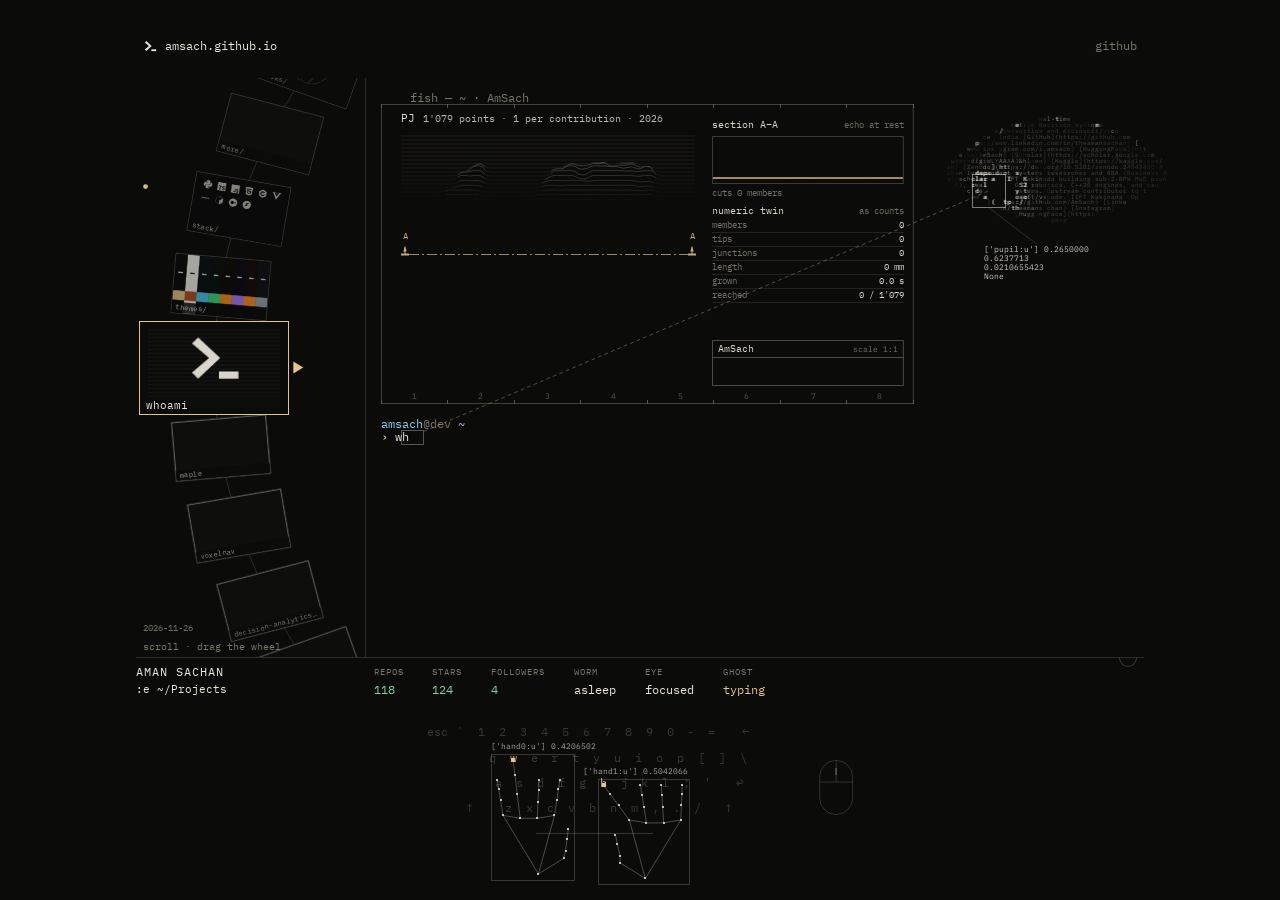
==== commit 04d30254: "Fix root-relative paths for GitHub Pages subpath deployment" ====
--- a/site/index.html
+++ b/site/index.html
@@ -5,14 +5,14 @@
 <meta name="viewport" content="width=device-width, initial-scale=1">
 <title>amsach.github.io</title>
 <meta name="description" content="amsach.github.io — work, projects, talks and themes, opened in an editor.">
-<link rel="icon" href="/favicon.svg" type="image/svg+xml">
-<link rel="stylesheet" href="/intros/shared/frame.css">
+<link rel="icon" href="../favicon.svg" type="image/svg+xml">
+<link rel="stylesheet" href="../intros/shared/frame.css">
 <link rel="stylesheet" href="editor.css">
 </head>
 <body>
 <main class="stage">
   <header class="frame-top">
-    <a class="brand" href="/" data-tip="back to the intro"><svg viewBox="0 0 88 80" aria-hidden="true"><path d="M8 16L36 40L8 64L18 74L54 40L18 6Z"/><path d="M52 62H84V74H52Z"/></svg><span>amsach.github.io</span></a>
+    <a class="brand" href="../" data-tip="back to the intro"><svg viewBox="0 0 88 80" aria-hidden="true"><path d="M8 16L36 40L8 64L18 74L54 40L18 6Z"/><path d="M52 62H84V74H52Z"/></svg><span>amsach.github.io</span></a>
     <nav class="switch is-solo" aria-label="Elsewhere"><a href="https://github.com/AmSach" rel="me">github</a></nav>
   </header>
 
--- a/intros/shared/frame.css
+++ b/intros/shared/frame.css
@@ -1,6 +1,6 @@
 @font-face {
   font-family: "Archivo";
-  src: url("/assets/fonts/archivo.ttf") format("truetype");
+  src: url("../../assets/fonts/archivo.ttf") format("truetype");
   font-weight: 100 900;
   font-stretch: 62% 125%;
   font-display: swap;
@@ -8,7 +8,7 @@
 
 @font-face {
   font-family: "Instrument Serif";
-  src: url("/assets/fonts/InstrumentSerif-Regular.ttf") format("truetype");
+  src: url("../../assets/fonts/InstrumentSerif-Regular.ttf") format("truetype");
   font-style: normal;
   font-weight: 400;
   font-display: swap;
@@ -16,7 +16,7 @@
 
 @font-face {
   font-family: "Instrument Serif";
-  src: url("/intros/shared/InstrumentSerif-Italic.ttf") format("truetype");
+  src: url("InstrumentSerif-Italic.ttf") format("truetype");
   font-style: italic;
   font-weight: 400;
   font-display: swap;
@@ -24,7 +24,7 @@
 
 @font-face {
   font-family: "Plex Mono";
-  src: url("/assets/fonts/IBMPlexMono-Regular.ttf") format("truetype");
+  src: url("../../assets/fonts/IBMPlexMono-Regular.ttf") format("truetype");
   font-weight: 400;
   font-display: swap;
 }
